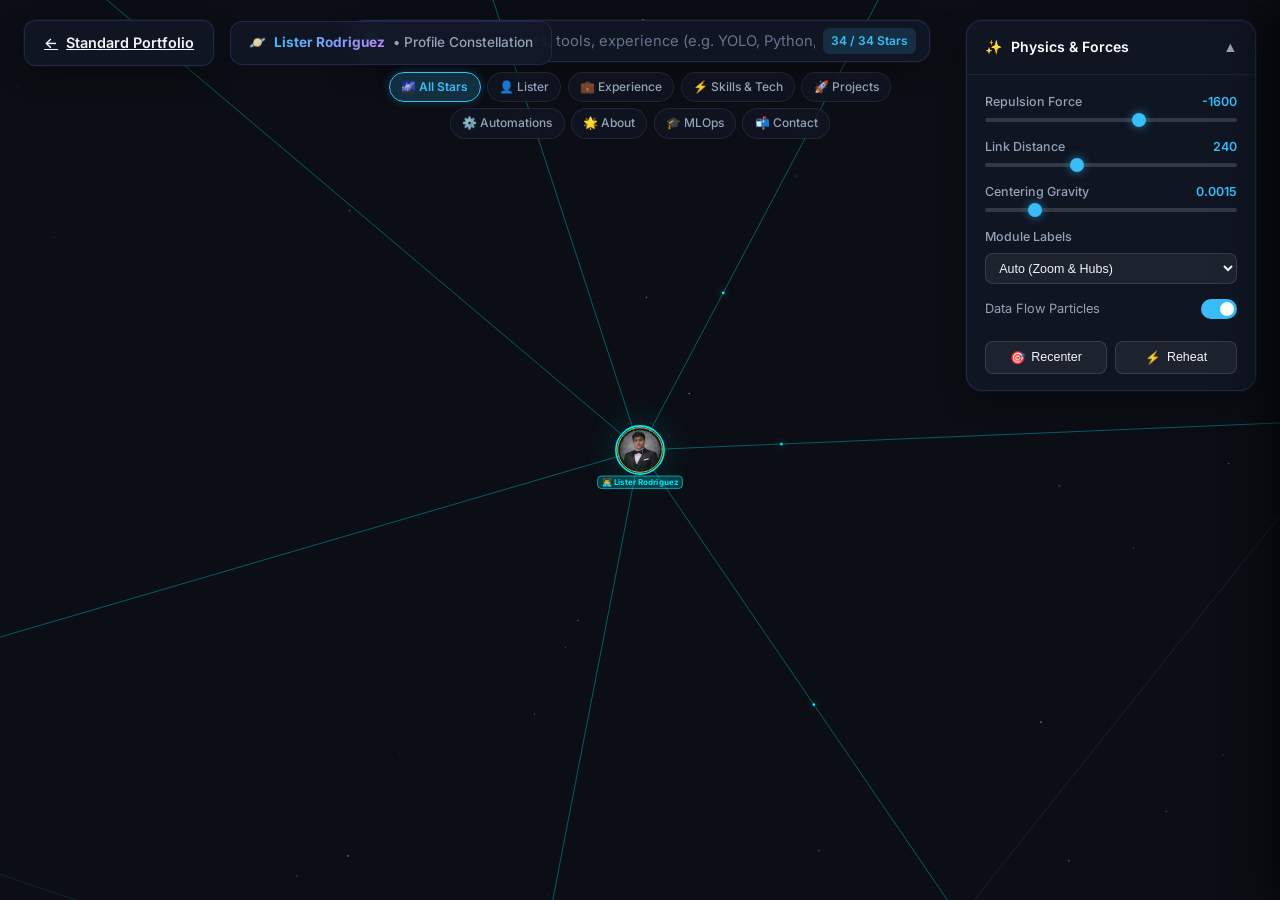
==== constellation.html @ 4e2f9baf "Profile Constellation Added" ====
<!DOCTYPE html>
<html lang="en">
<head>
  <meta charset="UTF-8" />
  <meta name="viewport" content="width=device-width, initial-scale=1.0"/>
  <title>Constellation Graph | Lister Rodriguez Portfolio Architecture</title>
  <link rel="preconnect" href="https://fonts.googleapis.com">
  <link rel="preconnect" href="https://fonts.gstatic.com" crossorigin>
  <link href="https://fonts.googleapis.com/css2?family=Inter:wght@300;400;500;600;700;800&display=swap" rel="stylesheet">
  <link rel="stylesheet" href="style.css?v=2" />
  <link rel="stylesheet" href="constellation-graph.css?v=1" />
  <style>
    body {
      background: #0b0e14;
      overflow: hidden;
      margin: 0;
      padding: 0;
      height: 100vh;
      width: 100vw;
    }
    .constellation-view-wrapper {
      opacity: 1 !important;
      transform: scale(1) !important;
      display: flex !important;
      pointer-events: auto !important;
    }
  </style>
</head>
<body>

  <!-- Full-viewport Constellation Graph Shell -->
  <div class="constellation-view-wrapper" id="constellationView">
    
    <!-- Canvas Viewport -->
    <div id="constellationCanvasContainer">
      <canvas id="constellationCanvas"></canvas>
    </div>

    <!-- Top Left Brand & Navigation Bar -->
    <div class="cg-top-bar">
      <a href="index.html" class="cg-back-btn" id="cgBackBtn">
        <span>←</span> Standard Portfolio
      </a>
      <div class="cg-brand-tag">
        <span>🪐</span> <strong>Lister Rodriguez</strong> • Profile Constellation
      </div>
    </div>

    <!-- Top Center Search & Filter HUD -->
    <div class="cg-search-filter-hud">
      <div class="cg-search-box">
        <span class="cg-search-icon">🔍</span>
        <input type="text" id="cgSearchInput" class="cg-search-input" placeholder="Search skills, projects, tools, experience (e.g. YOLO, Python, n8n, CapCut)..." autocomplete="off" />
        <button id="cgSearchClear" class="cg-search-clear">&times;</button>
        <span id="cgSearchCount" class="cg-search-count">33 Stars</span>
      </div>

      <!-- Domain Filter Pills -->
      <div class="cg-filter-row">
        <span class="cg-pill active" data-filter-cluster="all">🌌 All Stars</span>
        <span class="cg-pill pill-profile" data-filter-cluster="profile">👤 Lister</span>
        <span class="cg-pill pill-exp" data-filter-cluster="experience">💼 Experience</span>
        <span class="cg-pill pill-skills" data-filter-cluster="skills">⚡ Skills & Tech</span>
        <span class="cg-pill pill-projects" data-filter-cluster="projects">🚀 Projects</span>
        <span class="cg-pill pill-auto" data-filter-cluster="automation">⚙️ Automations</span>
        <span class="cg-pill pill-about" data-filter-cluster="about">🌟 About</span>
        <span class="cg-pill pill-qual" data-filter-cluster="qualifications">🎓 MLOps</span>
        <span class="cg-pill pill-contact" data-filter-cluster="contact">📬 Contact</span>
      </div>
    </div>

    <!-- Top Right Collapsible Physics HUD -->
    <div class="cg-control-hud" id="cgControlHud">
      <div class="cg-hud-header" id="cgHudToggleBtn">
        <div class="cg-hud-title">
          <span>✨</span> Physics & Forces
        </div>
        <button class="cg-hud-toggle-btn">▲</button>
      </div>

      <div class="cg-hud-body">
        <!-- Repulsion Slider -->
        <div class="cg-control-group">
          <div class="cg-control-label">
            <span>Repulsion Force</span>
            <span id="cgRepulsionVal" class="cg-control-value">-1600</span>
          </div>
          <input type="range" id="cgRepulsionSlider" class="cg-slider" min="-3200" max="-600" step="50" value="-1600" />
        </div>

        <!-- Link Distance Slider -->
        <div class="cg-control-group">
          <div class="cg-control-label">
            <span>Link Distance</span>
            <span id="cgDistanceVal" class="cg-control-value">240</span>
          </div>
          <input type="range" id="cgDistanceSlider" class="cg-slider" min="140" max="420" step="10" value="240" />
        </div>

        <!-- Gravity Slider -->
        <div class="cg-control-group">
          <div class="cg-control-label">
            <span>Centering Gravity</span>
            <span id="cgGravityVal" class="cg-control-value">0.0015</span>
          </div>
          <input type="range" id="cgGravitySlider" class="cg-slider" min="0.0005" max="0.006" step="0.0005" value="0.0015" />
        </div>

        <!-- Labels Visibility Toggle -->
        <div class="cg-control-group">
          <div class="cg-control-label">
            <span>Module Labels</span>
          </div>
          <select id="cgLabelSelect" class="cg-action-btn" style="width: 100%; text-align: left; padding: 0.4rem 0.6rem; background: rgba(255,255,255,0.06); border-radius: 8px;">
            <option value="auto" selected>Auto (Zoom & Hubs)</option>
            <option value="always">Always Visible</option>
            <option value="hover">On Hover Only</option>
          </select>
        </div>

        <!-- Particles Flow Toggle -->
        <div class="cg-switch-group">
          <span>Data Flow Particles</span>
          <label class="cg-toggle-switch">
            <input type="checkbox" id="cgParticlesToggle" checked />
            <span class="cg-toggle-slider"></span>
          </label>
        </div>

        <!-- HUD Action Buttons -->
        <div class="cg-hud-buttons">
          <button id="cgRecenterBtn" class="cg-action-btn" title="Shortcut: R">
            <span>🎯</span> Recenter
          </button>
          <button id="cgReheatBtn" class="cg-action-btn" title="Reheat Simulation">
            <span>⚡</span> Reheat
          </button>
        </div>
      </div>
    </div>

    <!-- Slide-Over Metadata Drawer (Right Side) -->
    <div class="cg-drawer" id="cgDrawer">
      <div class="cg-drawer-header">
        <div class="cg-drawer-header-info">
          <div class="cg-drawer-badges">
            <span class="cg-badge cg-badge-type" id="cgDrawerTypeBadge">component</span>
            <span class="cg-badge cg-badge-cluster" id="cgDrawerClusterBadge">root</span>
          </div>
          <h2 class="cg-drawer-title" id="cgDrawerTitle">index.html</h2>
          <div class="cg-drawer-path" id="cgDrawerPath">index.html</div>
        </div>
        <button class="cg-drawer-close" id="cgDrawerCloseBtn">&times;</button>
      </div>

      <div class="cg-drawer-body">
        <!-- Metrics Grid -->
        <div class="cg-metrics-grid">
          <div class="cg-metric-card">
            <span class="cg-metric-label">Lines of Code (LOC)</span>
            <span class="cg-metric-val" id="cgDrawerLoc">1,353</span>
          </div>
          <div class="cg-metric-card">
            <span class="cg-metric-label">File Size</span>
            <span class="cg-metric-val" id="cgDrawerSize">52.85 KB</span>
          </div>
          <div class="cg-metric-card">
            <span class="cg-metric-label">Connection Degree</span>
            <span class="cg-metric-val" id="cgDrawerDegree">13</span>
          </div>
          <div class="cg-metric-card">
            <span class="cg-metric-label">Circular Risk (SCC)</span>
            <div id="cgDrawerRiskContainer">
              <span class="cg-risk-pill risk-safe">✓ Acyclic</span>
            </div>
          </div>
        </div>

        <!-- Inbound Dependencies -->
        <div>
          <div class="cg-drawer-section-title">
            <span>Inbound Dependents</span>
            <span class="cg-dep-count" id="cgDrawerInCount">2</span>
          </div>
          <div class="cg-dep-list" id="cgDrawerInList"></div>
        </div>

        <!-- Outbound Dependencies -->
        <div>
          <div class="cg-drawer-section-title">
            <span>Outbound Dependencies</span>
            <span class="cg-dep-count" id="cgDrawerOutCount">11</span>
          </div>
          <div class="cg-dep-list" id="cgDrawerOutList"></div>
        </div>

        <!-- Exported Symbols / Routes -->
        <div>
          <div class="cg-drawer-section-title">
            <span>Exported Symbols & Hooks</span>
          </div>
          <div class="cg-tag-pill-list" id="cgDrawerExportList"></div>
        </div>
      </div>

      <!-- Drawer Footer -->
      <div class="cg-drawer-footer">
        <button class="cg-btn-primary" id="cgDrawerFocusBtn">🔍 Focus In Graph</button>
        <a class="cg-btn-secondary" id="cgDrawerOpenBtn" href="#" target="_blank">📄 View Source</a>
      </div>
    </div>

    <!-- Floating Tooltip -->
    <div class="cg-tooltip" id="cgTooltip"></div>

  </div>

  <script src="constellation-graph.js"></script>
</body>
</html>
---- style.css ----
* {
  margin: 0;
  padding: 0;
  box-sizing: border-box;
}

:root {
  --primary-color: #6366f1;
  --primary-dark: #4f46e5;
  --secondary-color: #8b5cf6;
  --text-dark: #1e293b;
  --text-light: #64748b;
  --bg-light: #f8fafc;
  --bg-white: #ffffff;
  --bg-dark: #0f172a;
  --border-color: #e2e8f0;
  --shadow-sm: 0 1px 2px 0 rgba(0, 0, 0, 0.05);
  --shadow-md: 0 4px 6px -1px rgba(0, 0, 0, 0.1);
  --shadow-lg: 0 10px 15px -3px rgba(0, 0, 0, 0.1);
  --shadow-xl: 0 20px 25px -5px rgba(0, 0, 0, 0.1);
}

html {
  scroll-behavior: smooth;
}

body {
  font-family: 'Inter', -apple-system, BlinkMacSystemFont, 'Segoe UI', sans-serif;
  background: linear-gradient(135deg, #0f172a 0%, #1e293b 50%, #334155 100%);
  color: white;
  line-height: 1.7;
  overflow-x: hidden;
}

.container {
  max-width: 1200px;
  margin: 0 auto;
  padding: 0 20px;
}

/* NAVIGATION */
.navbar {
  position: fixed;
  top: 0;
  left: 0;
  right: 0;
  background: rgba(15, 23, 42, 0.8);
  backdrop-filter: blur(10px);
  z-index: 1000;
  border-bottom: 1px solid rgba(99, 102, 241, 0.2);
  transition: all 0.3s ease;
}

.navbar-scrolled {
  background: rgba(15, 23, 42, 0.95);
  backdrop-filter: blur(20px);
}

.navbar-scrolled .nav-container {
  padding: 0.25rem 30px;
}

.navbar-scrolled .nav-logo img {
  height: 50px;
  margin-top: 5px;
}

.nav-container {
  max-width: none;
  margin: 0 auto;
  padding: 0.75rem 50px;
  display: flex;
  justify-content: space-between;
  align-items: center;
  transition: padding 0.3s ease;
}

.nav-logo {
  font-size: 1.5rem;
  font-weight: 700;
  background: linear-gradient(135deg, var(--primary-color), var(--secondary-color));
  -webkit-background-clip: text;
  -webkit-text-fill-color: transparent;
  background-clip: text;
}

.nav-logo img {
  height: 90px;
  width: auto;
  transition: all 0.3s ease;
}

.nav-links {
  display: flex;
  gap: 3rem;
}

.nav-links a {
  text-decoration: none;
  color: rgba(255, 255, 255, 0.9);
  font-weight: 500;
  transition: color 0.3s ease;
  position: relative;
}

.nav-links a:hover {
  color: #8b5cf6;
}

.nav-links a::after {
  content: '';
  position: absolute;
  bottom: -5px;
  left: 0;
  width: 0;
  height: 2px;
  background: var(--primary-color);
  transition: width 0.3s ease;
}

.nav-links a:hover::after {
  width: 100%;
}

/* ANIMATIONS */
@keyframes fadeIn {
  from {
    opacity: 0;
    transform: translateY(20px);
  }
  to {
    opacity: 1;
    transform: translateY(0);
  }
}

@keyframes slideUp {
  from {
    opacity: 0;
    transform: translateY(60px);
  }
  to {
    opacity: 1;
    transform: translateY(0);
  }
}

@keyframes float {
  0%, 100% {
    transform: translateY(0);
  }
  50% {
    transform: translateY(-20px);
  }
}

@keyframes pulse {
  0%, 100% {
    opacity: 1;
  }
  50% {
    opacity: 0.5;
  }
}

.fade-in {
  animation: fadeIn 1s ease forwards;
}

.slide-up {
  animation: slideUp 0.8s ease forwards;
}

/* HERO SECTION */
.hero {
  min-height: 100vh;
  display: flex;
  flex-direction: column;
  justify-content: center;
  align-items: center;
  position: relative;
  padding: 100px 20px 60px;
  overflow: hidden;
}

.hero-background {
  position: absolute;
  top: 0;
  left: 0;
  right: 0;
  bottom: 0;
  background: linear-gradient(135deg, rgba(99, 102, 241, 0.1) 0%, rgba(139, 92, 246, 0.1) 100%);
  z-index: -1;
}

.hero-background::before {
  content: '';
  position: absolute;
  width: 500px;
  height: 500px;
  border-radius: 50%;
  background: radial-gradient(circle, rgba(99, 102, 241, 0.1) 0%, transparent 70%);
  top: -250px;
  right: -250px;
  animation: float 6s ease-in-out infinite;
}

.hero-background::after {
  content: '';
  position: absolute;
  width: 400px;
  height: 400px;
  border-radius: 50%;
  background: radial-gradient(circle, rgba(139, 92, 246, 0.1) 0%, transparent 70%);
  bottom: -200px;
  left: -200px;
  animation: float 8s ease-in-out infinite reverse;
}

.hero-content {
  text-align: center;
  max-width: 800px;
  z-index: 1;
}

.profile-image-wrapper {
  position: relative;
  display: inline-block;
  margin-bottom: 2rem;
}

.profile-image-link {
  display: inline-block;
  text-decoration: none;
  cursor: pointer;
  transition: transform 0.3s ease;
}

.profile-image-link:hover {
  transform: scale(1.05);
}

.profile-image-link:hover .profile-image {
  box-shadow: 0 20px 40px rgba(99, 102, 241, 0.3);
}

.profile-image {
  width: 200px;
  height: 200px;
  border-radius: 50%;
  object-fit: cover;
  display: block;
  border: 6px solid rgba(99, 102, 241, 0.3);
  box-shadow: 0 20px 60px rgba(99, 102, 241, 0.4),
              0 0 0 20px rgba(139, 92, 246, 0.1),
              0 0 0 40px rgba(99, 102, 241, 0.05);
  position: relative;
  z-index: 2;
  transition: all 0.3s ease;
  animation: float 6s ease-in-out infinite;
}

.profile-image-link:hover .profile-image {
  transform: scale(1.05);
  box-shadow: 0 20px 40px rgba(99, 102, 241, 0.3);
}

.image-ring {
  position: absolute;
  top: 50%;
  left: 50%;
  transform: translate(-50%, -50%);
  width: 240px;
  height: 240px;
  border-radius: 50%;
  background: radial-gradient(circle, rgba(99, 102, 241, 0.3) 0%, transparent 70%);
  animation: pulse 3s ease-in-out infinite;
  z-index: -1;
}

.hero-title {
  font-size: 3.5rem;
  font-weight: 700;
  margin-bottom: 1rem;
  line-height: 1.2;
}

.gradient-text {
  background: linear-gradient(135deg, var(--primary-color), var(--secondary-color));
  -webkit-background-clip: text;
  -webkit-text-fill-color: transparent;
  background-clip: text;
}

.hero-subtitle {
  font-size: 1.5rem;
  color: rgba(255, 255, 255, 0.8);
  margin-bottom: 1rem;
  font-weight: 500;
}

.hero-description {
  font-size: 1.1rem;
  color: rgba(255, 255, 255, 0.7);
  margin-bottom: 2.5rem;
  max-width: 600px;
  margin-left: auto;
  margin-right: auto;
}

.hero-buttons {
  display: flex;
  gap: 1rem;
  justify-content: center;
  flex-wrap: wrap;
}

.btn {
  padding: 0.875rem 2rem;
  border-radius: 8px;
  text-decoration: none;
  font-weight: 600;
  transition: all 0.3s ease;
  display: inline-block;
  border: 2px solid transparent;
  cursor: pointer;
  position: relative;
  z-index: 1;
}

.btn-primary {
  background: linear-gradient(135deg, var(--primary-color), var(--primary-dark));
  color: white;
  box-shadow: var(--shadow-md);
}

.btn-primary:hover {
  transform: translateY(-2px);
  box-shadow: var(--shadow-lg);
}

.btn-secondary {
  background: rgba(255, 255, 255, 0.1);
  backdrop-filter: blur(10px);
  color: white;
  border: 1px solid rgba(99, 102, 241, 0.3);
}

.btn-secondary:hover {
  background: rgba(99, 102, 241, 0.2);
  border-color: rgba(99, 102, 241, 0.5);
  transform: translateY(-2px);
}

.btn-cv {
  background: rgba(255, 255, 255, 0.1);
  backdrop-filter: blur(10px);
  color: white;
  border: 1px solid rgba(255, 255, 255, 0.2);
  display: inline-flex;
  align-items: center;
  gap: 0.5rem;
}

.btn-cv:hover {
  background: rgba(255, 255, 255, 0.15);
  border-color: rgba(255, 255, 255, 0.3);
  transform: translateY(-2px);
}

.btn-cv span {
  font-size: 1.1rem;
}

.btn-github {
  background: rgba(255, 255, 255, 0.1);
  backdrop-filter: blur(10px);
  color: white;
  border: 1px solid rgba(255, 255, 255, 0.2);
  display: inline-flex;
  align-items: center;
  gap: 0.5rem;
}

.btn-github:hover {
  background: rgba(255, 255, 255, 0.15);
  border-color: rgba(255, 255, 255, 0.3);
  transform: translateY(-2px);
}

.btn-github span {
  font-size: 1.1rem;
}

.btn-linkedin {
  background: rgba(255, 255, 255, 0.1);
  backdrop-filter: blur(10px);
  color: white;
  border: 1px solid rgba(255, 255, 255, 0.2);
  display: inline-flex;
  align-items: center;
  gap: 0.5rem;
}

.btn-linkedin:hover {
  background: rgba(0, 119, 181, 0.2);
  border-color: rgba(0, 119, 181, 0.4);
  transform: translateY(-2px);
}

.btn-linkedin span {
  font-size: 1.1rem;
}

.btn-large {
  padding: 1rem 2.5rem;
  font-size: 1.1rem;
}

.scroll-indicator {
  position: absolute;
  bottom: 30px;
  left: 50%;
  transform: translateX(-50%);
}

.mouse {
  width: 24px;
  height: 40px;
  border: 2px solid rgba(255, 255, 255, 0.5);
  border-radius: 12px;
  position: relative;
}

.mouse::before {
  content: '';
  position: absolute;
  top: 8px;
  left: 50%;
  transform: translateX(-50%);
  width: 4px;
  height: 8px;
  background: rgba(255, 255, 255, 0.5);
  border-radius: 2px;
  animation: pulse 2s ease-in-out infinite;
}

/* SECTIONS */
.section {
  padding: 100px 0;
  position: relative;
}

.section-header {
  text-align: center;
  margin-bottom: 4rem;
}

.section-number {
  display: inline-block;
  font-size: 0.875rem;
  font-weight: 600;
  color: #8b5cf6;
  letter-spacing: 2px;
  text-transform: uppercase;
  margin-bottom: 1rem;
}

.section-title {
  font-size: 2.5rem;
  font-weight: 700;
  margin-bottom: 1rem;
  color: white;
}

.title-underline {
  width: 60px;
  height: 4px;
  background: linear-gradient(135deg, var(--primary-color), var(--secondary-color));
  margin: 0 auto;
  border-radius: 2px;
}

/* ABOUT SECTION */
.about-section {
  background: transparent;
}

.about-content {
  max-width: 900px;
  margin: 0 auto;
}

.lead-text {
  font-size: 1.25rem;
  color: white;
  font-weight: 500;
  margin-bottom: 1.5rem;
}

.about-content p {
  color: rgba(255, 255, 255, 0.8);
  margin-bottom: 1.5rem;
  font-size: 1.1rem;
}

.about-highlights {
  display: grid;
  grid-template-columns: repeat(auto-fit, minmax(250px, 1fr));
  gap: 2rem;
  margin-top: 3rem;
}

.highlight-item {
  display: flex;
  gap: 1rem;
  align-items: flex-start;
  background: rgba(255, 255, 255, 0.05);
  backdrop-filter: blur(10px);
  padding: 1.5rem;
  border-radius: 16px;
  border: 1px solid rgba(99, 102, 241, 0.2);
  transition: all 0.3s ease;
}

.highlight-item:hover {
  background: rgba(255, 255, 255, 0.08);
  border-color: rgba(99, 102, 241, 0.4);
  transform: translateY(-5px);
}

.highlight-icon {
  font-size: 2rem;
  flex-shrink: 0;
}

.highlight-item strong {
  display: block;
  color: white;
  margin-bottom: 0.5rem;
  font-size: 1.1rem;
}

.highlight-item p {
  color: rgba(255, 255, 255, 0.7);
  margin: 0;
  font-size: 0.95rem;
}

/* SKILLS SECTION */
.skills-section {
  background: transparent;
}

.skills-grid {
  display: grid;
  grid-template-columns: repeat(auto-fit, minmax(280px, 1fr));
  gap: 2rem;
}

.skill-card {
  background: rgba(255, 255, 255, 0.05);
  backdrop-filter: blur(10px);
  padding: 2rem;
  border-radius: 16px;
  text-align: center;
  transition: all 0.3s ease;
  border: 1px solid rgba(99, 102, 241, 0.2);
  box-shadow: 0 4px 6px rgba(0, 0, 0, 0.1);
}

.skill-card:hover {
  transform: translateY(-8px);
  box-shadow: 0 20px 40px rgba(99, 102, 241, 0.3);
  border-color: rgba(99, 102, 241, 0.4);
  background: rgba(255, 255, 255, 0.08);
}

.skill-icon {
  font-size: 3rem;
  margin-bottom: 1rem;
}

.skill-card h3 {
  font-size: 1.25rem;
  margin-bottom: 0.75rem;
  color: white;
}

.skill-card p {
  color: rgba(255, 255, 255, 0.7);
  font-size: 0.95rem;
}

/* EXPERIENCE SECTION */
.experience-section {
  background: transparent;
}

.experience-timeline {
  display: flex;
  flex-direction: column;
  gap: 2rem;
  margin-top: 2.5rem;
}

.experience-card {
  background: rgba(255, 255, 255, 0.05);
  backdrop-filter: blur(10px);
  border: 1px solid rgba(99, 102, 241, 0.2);
  border-radius: 20px;
  padding: 2.25rem 2.5rem;
  position: relative;
  overflow: hidden;
  transition: all 0.3s ease;
}

.experience-card:hover {
  transform: translateY(-8px);
  box-shadow: 0 20px 40px rgba(99, 102, 241, 0.3);
  border-color: rgba(99, 102, 241, 0.4);
  background: rgba(255, 255, 255, 0.08);
}

.experience-card::before {
  content: '';
  position: absolute;
  top: 0;
  left: 0;
  width: 4px;
  height: 100%;
  background: linear-gradient(180deg, var(--primary-color), var(--secondary-color));
}

.experience-head {
  display: flex;
  align-items: flex-start;
  justify-content: space-between;
  flex-wrap: wrap;
  gap: 1rem;
  margin-bottom: 1.25rem;
}

.experience-title-group {
  display: flex;
  align-items: center;
  gap: 0.9rem;
}

.experience-icon {
  font-size: 1.8rem;
  width: 52px;
  height: 52px;
  border-radius: 14px;
  background: linear-gradient(135deg, rgba(99, 102, 241, 0.18), rgba(139, 92, 246, 0.18));
  display: flex;
  align-items: center;
  justify-content: center;
  flex-shrink: 0;
}

.experience-title-group h3 {
  font-size: 1.3rem;
  font-weight: 700;
  color: white;
  margin: 0 0 0.25rem;
}

.experience-title-group span.experience-role-tag {
  font-size: 0.85rem;
  color: #a5b4fc;
  font-weight: 500;
}

.experience-stats {
  display: flex;
  gap: 0.75rem;
  flex-wrap: wrap;
}

.experience-stat {
  background: rgba(99, 102, 241, 0.2);
  border: 1px solid rgba(99, 102, 241, 0.3);
  color: white;
  font-size: 0.8rem;
  font-weight: 600;
  padding: 0.4rem 0.9rem;
  border-radius: 50px;
  white-space: nowrap;
}

.experience-list {
  list-style: none;
  padding: 0;
  margin: 0;
  display: grid;
  grid-template-columns: repeat(2, 1fr);
  gap: 0.6rem 2rem;
}

.experience-list li {
  color: rgba(255, 255, 255, 0.8);
  font-size: 0.95rem;
  line-height: 1.6;
  padding-left: 1.35rem;
  position: relative;
}

.experience-list li::before {
  content: '›';
  position: absolute;
  left: 0;
  color: #818cf8;
  font-weight: 700;
}

/* PROJECTS SECTION */
.projects-section {
  background: transparent;
}

.projects-grid {
  display: grid;
  grid-template-columns: repeat(auto-fit, minmax(320px, 1fr));
  gap: 2rem;
}

.project-card {
  background: rgba(255, 255, 255, 0.05);
  backdrop-filter: blur(10px);
  padding: 2.5rem;
  border-radius: 20px;
  transition: all 0.3s ease;
  border: 1px solid rgba(99, 102, 241, 0.2);
  position: relative;
  overflow: hidden;
}

.project-card::before {
  content: '';
  position: absolute;
  top: 0;
  left: 0;
  right: 0;
  height: 4px;
  background: linear-gradient(135deg, var(--primary-color), var(--secondary-color));
  transform: scaleX(0);
  transition: transform 0.3s ease;
}

.project-card:hover::before {
  transform: scaleX(1);
}

.project-card:hover {
  transform: translateY(-10px);
  box-shadow: 0 20px 40px rgba(99, 102, 241, 0.3);
  background: rgba(255, 255, 255, 0.08);
  border-color: rgba(99, 102, 241, 0.4);
}

.project-header {
  display: flex;
  justify-content: space-between;
  align-items: center;
  margin-bottom: 1.5rem;
}

.project-icon {
  font-size: 2.5rem;
}

.project-badge {
  background: linear-gradient(135deg, var(--primary-color), var(--primary-dark));
  color: white;
  padding: 0.5rem 1rem;
  border-radius: 20px;
  font-size: 0.75rem;
  font-weight: 600;
  text-transform: uppercase;
  letter-spacing: 0.5px;
}

.project-card h3 {
  font-size: 1.5rem;
  margin-bottom: 1rem;
  color: white;
}

.project-card p {
  color: rgba(255, 255, 255, 0.8);
  margin-bottom: 1.5rem;
  line-height: 1.7;
}

.project-tags {
  display: flex;
  flex-wrap: wrap;
  gap: 0.5rem;
}

.project-tags span {
  background: rgba(99, 102, 241, 0.2);
  color: white;
  padding: 0.4rem 0.9rem;
  border-radius: 20px;
  font-size: 0.85rem;
  font-weight: 500;
  border: 1px solid rgba(99, 102, 241, 0.3);
}

/* CONTACT SECTION */
.contact-section {
  background: linear-gradient(135deg, #667eea 0%, #764ba2 100%);
  color: white;
}

.contact-section .section-number,
.contact-section .section-title {
  color: white;
}

.contact-section .title-underline {
  background: white;
}

.contact-content {
  max-width: 700px;
  margin: 0 auto;
  text-align: center;
}

.contact-intro {
  font-size: 1.2rem;
  margin-bottom: 3rem;
  opacity: 0.95;
}

.contact-info {
  display: grid;
  grid-template-columns: repeat(auto-fit, minmax(250px, 1fr));
  gap: 2rem;
  margin-bottom: 3rem;
}

.contact-item {
  background: rgba(255, 255, 255, 0.1);
  backdrop-filter: blur(10px);
  padding: 2rem;
  border-radius: 16px;
  display: flex;
  gap: 1.5rem;
  align-items: flex-start;
  text-align: left;
  border: 1px solid rgba(255, 255, 255, 0.2);
}

.contact-icon {
  font-size: 2rem;
  flex-shrink: 0;
}

.contact-item h3 {
  margin-bottom: 0.5rem;
  font-size: 1.1rem;
}

.contact-item a {
  color: white;
  text-decoration: none;
  transition: opacity 0.3s ease;
}

.contact-item a:hover {
  opacity: 0.8;
}

.contact-item p {
  margin: 0;
  opacity: 0.9;
}

.contact-cta {
  margin-top: 2rem;
  position: relative;
  z-index: 10;
  display: flex;
  gap: 1rem;
  justify-content: center;
  flex-wrap: wrap;
}

.contact-cta a {
  cursor: pointer !important;
  pointer-events: auto !important;
}

.contact-section .btn-primary {
  background: white;
  color: var(--primary-color);
}

.contact-section .btn-primary:hover {
  background: var(--bg-light);
}

/* FOOTER */
.footer {
  background: var(--bg-dark);
  color: white;
  padding: 2rem 0;
  text-align: center;
}

.footer p {
  opacity: 0.8;
  font-size: 0.9rem;
}

/* RESPONSIVE */
@media (max-width: 768px) {
  .navbar-scrolled .nav-container {
    padding: 0.25rem 15px;
  }

  .nav-container {
    padding: 0.75rem 20px;
  }

  .nav-links {
    gap: 1.5rem;
    font-size: 0.9rem;
  }

  .hero-title {
    font-size: 2.5rem;
  }

  .hero-subtitle {
    font-size: 1.25rem;
  }

  .profile-image {
    width: 160px;
    height: 160px;
  }

  .image-ring {
    width: 180px;
    height: 180px;
  }

  .section-title {
    font-size: 2rem;
  }

  .section {
    padding: 60px 0;
  }

  .skills-grid,
  .projects-grid {
    grid-template-columns: 1fr;
  }

  .about-highlights {
    grid-template-columns: 1fr;
  }

  .experience-card {
    padding: 1.75rem 1.5rem;
  }

  .experience-list {
    grid-template-columns: 1fr;
  }

  .hero-buttons {
    flex-direction: column;
    align-items: stretch;
  }

  .btn {
    width: 100%;
    text-align: center;
  }
}

@media (max-width: 480px) {
  .hero-title {
    font-size: 2rem;
  }

  .hero-subtitle {
    font-size: 1.1rem;
  }

  .hero-description {
    font-size: 1rem;
  }

  .section-title {
    font-size: 1.75rem;
  }
}
---- constellation-graph.css ----
/* ==============================================================================
   CONSTELLATION GRAPH - OBSIDIAN DEEP SPACE AESTHETICS & INTERFACE STYLING
   ============================================================================== */

:root {
  --cg-bg: #0b0e14;
  --cg-bg-subtle: #121826;
  --cg-glass-bg: rgba(18, 24, 38, 0.82);
  --cg-glass-border: rgba(99, 102, 241, 0.22);
  --cg-glass-border-hover: rgba(56, 189, 248, 0.5);
  --cg-text: #f1f5f9;
  --cg-text-muted: #94a3b8;
  --cg-accent: #38bdf8;
  --cg-accent-purple: #a855f7;
  --cg-accent-gold: #f59e0b;
  --cg-accent-green: #10b981;
  --cg-accent-rose: #f43f5e;
  --cg-accent-glow: rgba(56, 189, 248, 0.4);
  --cg-shadow: 0 10px 30px -5px rgba(0, 0, 0, 0.5), 0 0 1px 1px rgba(255, 255, 255, 0.05);
}

/* --- View Transitions --- */
.portfolio-view-wrapper {
  transition: opacity 0.45s cubic-bezier(0.16, 1, 0.3, 1), transform 0.45s cubic-bezier(0.16, 1, 0.3, 1);
  will-change: opacity, transform;
}

.portfolio-view-hidden {
  opacity: 0 !important;
  transform: scale(0.97);
  pointer-events: none !important;
  display: none !important;
}

.constellation-view-wrapper {
  position: fixed;
  top: 0;
  left: 0;
  width: 100vw;
  height: 100vh;
  z-index: 9990;
  background-color: var(--cg-bg);
  background-image: 
    radial-gradient(circle at 50% 50%, rgba(99, 102, 241, 0.08) 0%, transparent 65%),
    radial-gradient(circle at 15% 20%, rgba(56, 189, 248, 0.05) 0%, transparent 40%),
    radial-gradient(circle at 85% 80%, rgba(168, 85, 247, 0.06) 0%, transparent 45%);
  overflow: hidden;
  opacity: 0;
  transform: scale(1.02);
  transition: opacity 0.5s cubic-bezier(0.16, 1, 0.3, 1), transform 0.5s cubic-bezier(0.16, 1, 0.3, 1);
  font-family: 'Inter', -apple-system, BlinkMacSystemFont, 'Segoe UI', Roboto, sans-serif;
  color: var(--cg-text);
  display: flex;
}

.constellation-view-active {
  opacity: 1;
  transform: scale(1);
  pointer-events: auto;
}

/* Canvas container */
#constellationCanvasContainer {
  position: absolute;
  top: 0;
  left: 0;
  width: 100%;
  height: 100%;
  cursor: grab;
  touch-action: none;
}

#constellationCanvasContainer.is-dragging {
  cursor: grabbing;
}

#constellationCanvas {
  display: block;
  width: 100%;
  height: 100%;
}

/* --- Navigation Button in Main Navbar --- */
.nav-graph-toggle {
  display: inline-flex;
  align-items: center;
  gap: 0.5rem;
  background: linear-gradient(135deg, rgba(56, 189, 248, 0.15) 0%, rgba(168, 85, 247, 0.2) 100%);
  border: 1px solid rgba(56, 189, 248, 0.35);
  color: #38bdf8 !important;
  padding: 0.45rem 1rem;
  border-radius: 9999px;
  font-size: 0.88rem;
  font-weight: 600;
  cursor: pointer;
  transition: all 0.3s cubic-bezier(0.16, 1, 0.3, 1);
  box-shadow: 0 0 15px rgba(56, 189, 248, 0.2);
  text-decoration: none;
}

.nav-graph-toggle:hover {
  background: linear-gradient(135deg, rgba(56, 189, 248, 0.3) 0%, rgba(168, 85, 247, 0.4) 100%);
  border-color: #38bdf8;
  color: #fff !important;
  transform: translateY(-2px);
  box-shadow: 0 0 25px rgba(56, 189, 248, 0.4);
}

.nav-graph-toggle .orbit-icon {
  font-size: 1rem;
  animation: spinSlow 20s linear infinite;
}

@keyframes spinSlow {
  from { transform: rotate(0deg); }
  to { transform: rotate(360deg); }
}

/* --- Floating Return to Portfolio Bar --- */
.cg-top-bar {
  position: absolute;
  top: 1.25rem;
  left: 1.5rem;
  z-index: 100;
  display: flex;
  align-items: center;
  gap: 1rem;
}

.cg-back-btn {
  display: inline-flex;
  align-items: center;
  gap: 0.5rem;
  background: var(--cg-glass-bg);
  backdrop-filter: blur(16px);
  -webkit-backdrop-filter: blur(16px);
  border: 1px solid var(--cg-glass-border);
  color: var(--cg-text);
  padding: 0.6rem 1.2rem;
  border-radius: 12px;
  font-size: 0.9rem;
  font-weight: 600;
  cursor: pointer;
  transition: all 0.25s ease;
  box-shadow: var(--cg-shadow);
}

.cg-back-btn:hover {
  background: rgba(30, 41, 59, 0.95);
  border-color: var(--cg-accent);
  color: #fff;
  transform: translateX(-3px);
  box-shadow: 0 0 20px var(--cg-accent-glow);
}

.cg-brand-tag {
  display: flex;
  align-items: center;
  gap: 0.5rem;
  background: var(--cg-glass-bg);
  backdrop-filter: blur(16px);
  -webkit-backdrop-filter: blur(16px);
  border: 1px solid var(--cg-glass-border);
  padding: 0.6rem 1.1rem;
  border-radius: 12px;
  font-size: 0.85rem;
  font-weight: 500;
  color: var(--cg-text-muted);
}

.cg-brand-tag strong {
  color: #fff;
  background: linear-gradient(135deg, #38bdf8, #c084fc);
  -webkit-background-clip: text;
  -webkit-text-fill-color: transparent;
}

/* --- Search & Filter Bar (Top Center) --- */
.cg-search-filter-hud {
  position: absolute;
  top: 1.25rem;
  left: 50%;
  transform: translateX(-50%);
  z-index: 95;
  display: flex;
  flex-direction: column;
  align-items: center;
  gap: 0.6rem;
  width: 90%;
  max-width: 580px;
}

.cg-search-box {
  position: relative;
  width: 100%;
  background: var(--cg-glass-bg);
  backdrop-filter: blur(16px);
  -webkit-backdrop-filter: blur(16px);
  border: 1px solid var(--cg-glass-border);
  border-radius: 14px;
  box-shadow: var(--cg-shadow);
  display: flex;
  align-items: center;
  padding: 0.4rem 0.8rem;
  transition: all 0.3s ease;
}

.cg-search-box:focus-within {
  border-color: var(--cg-accent);
  box-shadow: 0 0 20px var(--cg-accent-glow), var(--cg-shadow);
}

.cg-search-icon {
  color: var(--cg-text-muted);
  font-size: 1rem;
  margin-right: 0.6rem;
}

.cg-search-input {
  flex: 1;
  background: transparent;
  border: none;
  outline: none;
  color: #fff;
  font-size: 0.92rem;
  font-family: inherit;
}

.cg-search-input::placeholder {
  color: #64748b;
}

.cg-search-clear {
  background: transparent;
  border: none;
  color: var(--cg-text-muted);
  font-size: 1.1rem;
  cursor: pointer;
  padding: 0 0.4rem;
  display: none;
}

.cg-search-clear.visible {
  display: block;
}

.cg-search-count {
  font-size: 0.75rem;
  font-weight: 600;
  padding: 0.2rem 0.5rem;
  border-radius: 6px;
  background: rgba(56, 189, 248, 0.15);
  color: #38bdf8;
  margin-left: 0.5rem;
}

/* Filter Pills */
.cg-filter-row {
  display: flex;
  align-items: center;
  gap: 0.4rem;
  flex-wrap: wrap;
  justify-content: center;
}

.cg-pill {
  background: rgba(18, 24, 38, 0.7);
  backdrop-filter: blur(12px);
  border: 1px solid rgba(255, 255, 255, 0.08);
  color: var(--cg-text-muted);
  font-size: 0.75rem;
  font-weight: 500;
  padding: 0.25rem 0.7rem;
  border-radius: 9999px;
  cursor: pointer;
  transition: all 0.2s ease;
  user-select: none;
}

.cg-pill:hover {
  background: rgba(30, 41, 59, 0.85);
  color: #fff;
  border-color: rgba(255, 255, 255, 0.2);
}

.cg-pill.active {
  background: rgba(56, 189, 248, 0.2);
  border-color: var(--cg-accent);
  color: #38bdf8;
  font-weight: 600;
  box-shadow: 0 0 10px rgba(56, 189, 248, 0.25);
}

.cg-pill.active.pill-profile {
  background: rgba(0, 240, 255, 0.22);
  border-color: #00f0ff;
  color: #00f0ff;
  box-shadow: 0 0 12px rgba(0, 240, 255, 0.4);
}

.cg-pill.active.pill-exp {
  background: rgba(192, 132, 252, 0.22);
  border-color: #c084fc;
  color: #c084fc;
  box-shadow: 0 0 12px rgba(192, 132, 252, 0.35);
}

.cg-pill.active.pill-skills {
  background: rgba(56, 189, 248, 0.22);
  border-color: #38bdf8;
  color: #38bdf8;
  box-shadow: 0 0 12px rgba(56, 189, 248, 0.35);
}

.cg-pill.active.pill-projects {
  background: rgba(52, 211, 153, 0.22);
  border-color: #34d399;
  color: #34d399;
  box-shadow: 0 0 12px rgba(52, 211, 153, 0.35);
}

.cg-pill.active.pill-auto {
  background: rgba(251, 191, 36, 0.22);
  border-color: #fbbf24;
  color: #fbbf24;
  box-shadow: 0 0 12px rgba(251, 191, 36, 0.35);
}

.cg-pill.active.pill-about {
  background: rgba(251, 113, 133, 0.22);
  border-color: #fb7185;
  color: #fb7185;
  box-shadow: 0 0 12px rgba(251, 113, 133, 0.35);
}

.cg-pill.active.pill-qual {
  background: rgba(129, 140, 248, 0.22);
  border-color: #818cf8;
  color: #818cf8;
  box-shadow: 0 0 12px rgba(129, 140, 248, 0.35);
}

.cg-pill.active.pill-contact {
  background: rgba(245, 158, 11, 0.22);
  border-color: #f59e0b;
  color: #f59e0b;
  box-shadow: 0 0 12px rgba(245, 158, 11, 0.35);
}

/* --- Control Panel HUD (Top-Right / Obsidian Style) --- */
.cg-control-hud {
  position: absolute;
  top: 1.25rem;
  right: 1.5rem;
  z-index: 95;
  width: 290px;
  background: var(--cg-glass-bg);
  backdrop-filter: blur(20px);
  -webkit-backdrop-filter: blur(20px);
  border: 1px solid var(--cg-glass-border);
  border-radius: 16px;
  box-shadow: var(--cg-shadow);
  transition: all 0.3s cubic-bezier(0.16, 1, 0.3, 1);
  overflow: hidden;
}

.cg-hud-header {
  display: flex;
  align-items: center;
  justify-content: space-between;
  padding: 0.9rem 1.1rem;
  cursor: pointer;
  border-bottom: 1px solid rgba(255, 255, 255, 0.06);
  user-select: none;
}

.cg-hud-title {
  display: flex;
  align-items: center;
  gap: 0.5rem;
  font-size: 0.88rem;
  font-weight: 600;
  color: #fff;
}

.cg-hud-toggle-btn {
  background: transparent;
  border: none;
  color: var(--cg-text-muted);
  font-size: 0.9rem;
  cursor: pointer;
  transition: transform 0.3s ease;
}

.cg-control-hud.collapsed .cg-hud-body {
  display: none;
}

.cg-control-hud.collapsed .cg-hud-toggle-btn {
  transform: rotate(180deg);
}

.cg-hud-body {
  padding: 1rem 1.1rem;
  display: flex;
  flex-direction: column;
  gap: 0.9rem;
}

.cg-control-group {
  display: flex;
  flex-direction: column;
  gap: 0.35rem;
}

.cg-control-label {
  display: flex;
  justify-content: space-between;
  font-size: 0.78rem;
  color: var(--cg-text-muted);
  font-weight: 500;
}

.cg-control-value {
  color: var(--cg-accent);
  font-weight: 600;
}

.cg-slider {
  -webkit-appearance: none;
  appearance: none;
  width: 100%;
  height: 4px;
  border-radius: 2px;
  background: rgba(255, 255, 255, 0.15);
  outline: none;
  transition: background 0.2s;
}

.cg-slider::-webkit-slider-thumb {
  -webkit-appearance: none;
  appearance: none;
  width: 14px;
  height: 14px;
  border-radius: 50%;
  background: #38bdf8;
  cursor: pointer;
  box-shadow: 0 0 10px rgba(56, 189, 248, 0.6);
  transition: transform 0.15s ease;
}

.cg-slider::-webkit-slider-thumb:hover {
  transform: scale(1.2);
}

.cg-switch-group {
  display: flex;
  align-items: center;
  justify-content: space-between;
  font-size: 0.8rem;
  color: var(--cg-text-muted);
}

.cg-toggle-switch {
  position: relative;
  display: inline-block;
  width: 36px;
  height: 20px;
}

.cg-toggle-switch input {
  opacity: 0;
  width: 0;
  height: 0;
}

.cg-toggle-slider {
  position: absolute;
  cursor: pointer;
  top: 0; left: 0; right: 0; bottom: 0;
  background-color: rgba(255, 255, 255, 0.15);
  transition: .3s;
  border-radius: 20px;
}

.cg-toggle-slider:before {
  position: absolute;
  content: "";
  height: 14px;
  width: 14px;
  left: 3px;
  bottom: 3px;
  background-color: white;
  transition: .3s;
  border-radius: 50%;
}

.cg-toggle-switch input:checked + .cg-toggle-slider {
  background-color: #38bdf8;
}

.cg-toggle-switch input:checked + .cg-toggle-slider:before {
  transform: translateX(16px);
}

.cg-hud-buttons {
  display: flex;
  gap: 0.5rem;
  margin-top: 0.4rem;
}

.cg-action-btn {
  flex: 1;
  background: rgba(255, 255, 255, 0.06);
  border: 1px solid rgba(255, 255, 255, 0.12);
  color: var(--cg-text);
  padding: 0.5rem 0.8rem;
  border-radius: 8px;
  font-size: 0.78rem;
  font-weight: 500;
  cursor: pointer;
  transition: all 0.2s ease;
  display: flex;
  align-items: center;
  justify-content: center;
  gap: 0.35rem;
}

.cg-action-btn:hover {
  background: rgba(56, 189, 248, 0.15);
  border-color: var(--cg-accent);
  color: #fff;
}

/* --- Slide-Over Metadata Drawer (Right Side) --- */
.cg-drawer {
  position: absolute;
  top: 0;
  right: 0;
  width: 410px;
  max-width: 90vw;
  height: 100%;
  background: rgba(15, 23, 42, 0.94);
  backdrop-filter: blur(25px);
  -webkit-backdrop-filter: blur(25px);
  border-left: 1px solid var(--cg-glass-border);
  box-shadow: -10px 0 40px rgba(0, 0, 0, 0.7);
  z-index: 110;
  transform: translateX(100%);
  transition: transform 0.4s cubic-bezier(0.16, 1, 0.3, 1);
  display: flex;
  flex-direction: column;
}

.cg-drawer.open {
  transform: translateX(0);
}

.cg-drawer-header {
  padding: 1.5rem;
  border-bottom: 1px solid rgba(255, 255, 255, 0.08);
  display: flex;
  align-items: flex-start;
  justify-content: space-between;
  gap: 1rem;
}

.cg-drawer-header-info {
  flex: 1;
}

.cg-drawer-badges {
  display: flex;
  gap: 0.5rem;
  margin-bottom: 0.6rem;
  flex-wrap: wrap;
}

.cg-badge {
  font-size: 0.72rem;
  font-weight: 600;
  padding: 0.2rem 0.55rem;
  border-radius: 6px;
  text-transform: uppercase;
  letter-spacing: 0.5px;
}

.cg-badge-type {
  background: rgba(56, 189, 248, 0.15);
  color: #38bdf8;
  border: 1px solid rgba(56, 189, 248, 0.3);
}

.cg-badge-cluster {
  background: rgba(168, 85, 247, 0.15);
  color: #c084fc;
  border: 1px solid rgba(168, 85, 247, 0.3);
}

.cg-drawer-title {
  font-size: 1.35rem;
  font-weight: 700;
  color: #fff;
  line-height: 1.3;
  word-break: break-all;
}

.cg-drawer-path {
  font-size: 0.8rem;
  color: #64748b;
  margin-top: 0.25rem;
  font-family: monospace;
}

.cg-drawer-close {
  background: rgba(255, 255, 255, 0.06);
  border: 1px solid rgba(255, 255, 255, 0.1);
  color: var(--cg-text-muted);
  width: 34px;
  height: 34px;
  border-radius: 8px;
  display: flex;
  align-items: center;
  justify-content: center;
  font-size: 1.2rem;
  cursor: pointer;
  transition: all 0.2s ease;
}

.cg-drawer-close:hover {
  background: rgba(244, 63, 94, 0.2);
  color: #f43f5e;
  border-color: #f43f5e;
}

.cg-drawer-body {
  padding: 1.5rem;
  overflow-y: auto;
  flex: 1;
  display: flex;
  flex-direction: column;
  gap: 1.5rem;
}

/* Metrics Grid */
.cg-metrics-grid {
  display: grid;
  grid-template-columns: repeat(2, 1fr);
  gap: 0.75rem;
}

.cg-metric-card {
  background: rgba(255, 255, 255, 0.03);
  border: 1px solid rgba(255, 255, 255, 0.06);
  border-radius: 12px;
  padding: 0.9rem;
  display: flex;
  flex-direction: column;
  gap: 0.25rem;
}

.cg-metric-label {
  font-size: 0.75rem;
  color: var(--cg-text-muted);
}

.cg-metric-val {
  font-size: 1.25rem;
  font-weight: 700;
  color: #fff;
}

.cg-risk-pill {
  display: inline-flex;
  align-items: center;
  gap: 0.35rem;
  font-size: 0.85rem;
  font-weight: 600;
  padding: 0.15rem 0.5rem;
  border-radius: 6px;
  margin-top: 0.2rem;
}

.risk-safe {
  background: rgba(16, 185, 129, 0.15);
  color: #34d399;
  border: 1px solid rgba(16, 185, 129, 0.3);
}

.risk-warn {
  background: rgba(245, 158, 11, 0.15);
  color: #fbbf24;
  border: 1px solid rgba(245, 158, 11, 0.3);
}

.risk-high {
  background: rgba(244, 63, 94, 0.15);
  color: #fb7185;
  border: 1px solid rgba(244, 63, 94, 0.3);
}

/* Dependencies sections */
.cg-drawer-section-title {
  font-size: 0.85rem;
  font-weight: 600;
  text-transform: uppercase;
  letter-spacing: 0.5px;
  color: var(--cg-text-muted);
  margin-bottom: 0.6rem;
  display: flex;
  align-items: center;
  justify-content: space-between;
}

.cg-dep-count {
  font-size: 0.75rem;
  background: rgba(255, 255, 255, 0.08);
  padding: 0.1rem 0.45rem;
  border-radius: 999px;
  color: #fff;
}

.cg-dep-list {
  display: flex;
  flex-direction: column;
  gap: 0.45rem;
}

.cg-dep-item {
  display: flex;
  align-items: center;
  justify-content: space-between;
  background: rgba(255, 255, 255, 0.03);
  border: 1px solid rgba(255, 255, 255, 0.06);
  padding: 0.6rem 0.8rem;
  border-radius: 8px;
  cursor: pointer;
  transition: all 0.2s ease;
}

.cg-dep-item:hover {
  background: rgba(56, 189, 248, 0.12);
  border-color: rgba(56, 189, 248, 0.35);
  transform: translateX(3px);
}

.cg-dep-name {
  font-size: 0.85rem;
  font-weight: 500;
  color: #e2e8f0;
}

.cg-dep-tag {
  font-size: 0.72rem;
  color: var(--cg-text-muted);
  font-family: monospace;
}

.cg-tag-pill-list {
  display: flex;
  flex-wrap: wrap;
  gap: 0.35rem;
}

.cg-code-pill {
  background: rgba(255, 255, 255, 0.05);
  border: 1px solid rgba(255, 255, 255, 0.08);
  font-size: 0.75rem;
  font-family: monospace;
  color: #38bdf8;
  padding: 0.2rem 0.5rem;
  border-radius: 6px;
}

/* Drawer Footer Actions */
.cg-drawer-footer {
  padding: 1.25rem 1.5rem;
  border-top: 1px solid rgba(255, 255, 255, 0.08);
  display: flex;
  gap: 0.75rem;
}

.cg-btn-primary {
  flex: 1;
  background: linear-gradient(135deg, #0284c7 0%, #38bdf8 100%);
  border: none;
  color: #fff;
  padding: 0.75rem 1rem;
  border-radius: 10px;
  font-size: 0.88rem;
  font-weight: 600;
  cursor: pointer;
  transition: all 0.25s ease;
  box-shadow: 0 0 15px rgba(56, 189, 248, 0.3);
  text-align: center;
  text-decoration: none;
}

.cg-btn-primary:hover {
  box-shadow: 0 0 25px rgba(56, 189, 248, 0.5);
  transform: translateY(-2px);
}

.cg-btn-secondary {
  flex: 1;
  background: rgba(255, 255, 255, 0.06);
  border: 1px solid rgba(255, 255, 255, 0.15);
  color: #fff;
  padding: 0.75rem 1rem;
  border-radius: 10px;
  font-size: 0.88rem;
  font-weight: 600;
  cursor: pointer;
  transition: all 0.25s ease;
  text-align: center;
  text-decoration: none;
}

.cg-btn-secondary:hover {
  background: rgba(255, 255, 255, 0.12);
  border-color: rgba(255, 255, 255, 0.3);
}

/* --- Floating Glass Tooltip --- */
.cg-tooltip {
  position: absolute;
  pointer-events: none;
  z-index: 120;
  background: rgba(15, 23, 42, 0.92);
  backdrop-filter: blur(12px);
  -webkit-backdrop-filter: blur(12px);
  border: 1px solid var(--cg-accent);
  padding: 0.6rem 0.9rem;
  border-radius: 10px;
  box-shadow: 0 8px 25px rgba(0, 0, 0, 0.6), 0 0 15px rgba(56, 189, 248, 0.3);
  color: #fff;
  font-size: 0.82rem;
  transform: translate(-50%, -120%);
  opacity: 0;
  transition: opacity 0.15s ease, transform 0.15s ease;
  white-space: nowrap;
}

.cg-tooltip.visible {
  opacity: 1;
  transform: translate(-50%, -135%);
}

.cg-tooltip-title {
  font-weight: 700;
  font-size: 0.9rem;
  color: #fff;
  display: flex;
  align-items: center;
  gap: 0.4rem;
}

.cg-tooltip-sub {
  font-size: 0.75rem;
  color: var(--cg-text-muted);
  margin-top: 0.2rem;
}

/* Floating Quick View Switcher FAB (Always accessible) */
.cg-fab-switcher {
  position: fixed;
  bottom: 2rem;
  right: 2rem;
  z-index: 9980;
  display: flex;
  align-items: center;
  gap: 0.6rem;
  background: rgba(15, 23, 42, 0.88);
  backdrop-filter: blur(16px);
  -webkit-backdrop-filter: blur(16px);
  border: 1px solid rgba(56, 189, 248, 0.4);
  padding: 0.65rem 1.25rem;
  border-radius: 9999px;
  color: #fff;
  font-size: 0.9rem;
  font-weight: 600;
  cursor: pointer;
  box-shadow: 0 10px 30px rgba(0, 0, 0, 0.5), 0 0 20px rgba(56, 189, 248, 0.3);
  transition: all 0.3s cubic-bezier(0.16, 1, 0.3, 1);
}

.cg-fab-switcher:hover {
  background: rgba(30, 41, 59, 0.95);
  border-color: #38bdf8;
  transform: translateY(-3px) scale(1.03);
  box-shadow: 0 15px 35px rgba(0, 0, 0, 0.6), 0 0 30px rgba(56, 189, 248, 0.5);
}

.cg-fab-icon {
  font-size: 1.15rem;
}

/* Mobile responsive styles */
@media (max-width: 768px) {
  .cg-control-hud {
    width: 250px;
    right: 1rem;
    top: auto;
    bottom: 5rem;
  }
  .cg-search-filter-hud {
    width: 95%;
    top: 4.5rem;
  }
  .cg-drawer {
    width: 100vw;
  }
  .cg-top-bar {
    left: 1rem;
    top: 1rem;
  }
}
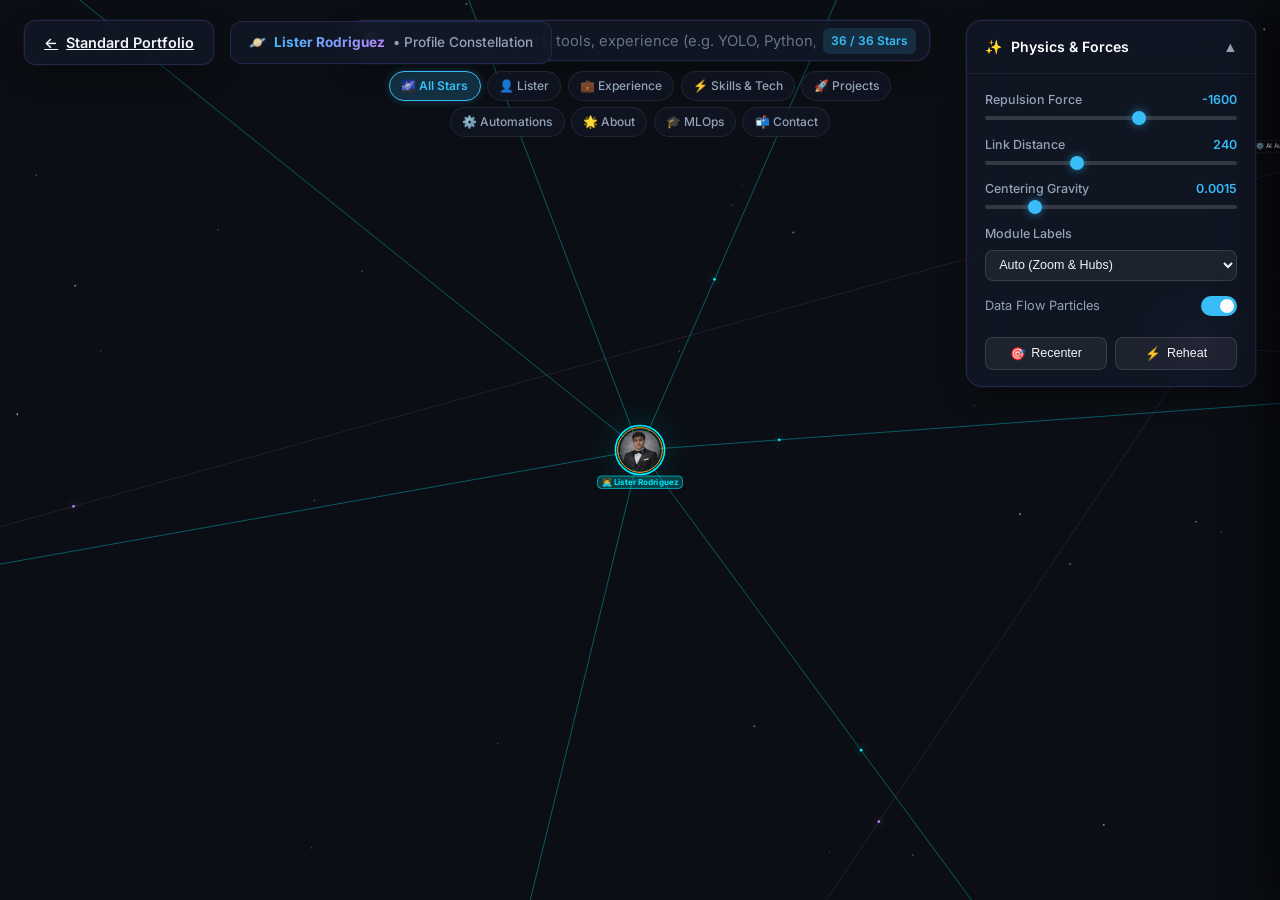
==== commit 33eacf1a: "Resume Updated and UI" ====
--- a/constellation.html
+++ b/constellation.html
@@ -52,7 +52,7 @@
         <span class="cg-search-icon">🔍</span>
         <input type="text" id="cgSearchInput" class="cg-search-input" placeholder="Search skills, projects, tools, experience (e.g. YOLO, Python, n8n, CapCut)..." autocomplete="off" />
         <button id="cgSearchClear" class="cg-search-clear">&times;</button>
-        <span id="cgSearchCount" class="cg-search-count">33 Stars</span>
+        <span id="cgSearchCount" class="cg-search-count">34 Stars</span>
       </div>
 
       <!-- Domain Filter Pills -->
--- a/style.css
+++ b/style.css
@@ -1,1005 +1,1656 @@
-* {
+/* ==============================================================================
+   LISTER RODRIGUEZ - PORTFOLIO DESIGN SYSTEM
+   Inspired by Manish Tamang (manishtamang.com) Aesthetic & Layout
+   ============================================================================== */
+
+@import url('https://fonts.googleapis.com/css2?family=Inter:wght@300;400;500;600;700&family=JetBrains+Mono:wght@400;500;600&display=swap');
+
+*, *::before, *::after {
   margin: 0;
   padding: 0;
   box-sizing: border-box;
 }
 
 :root {
-  --primary-color: #6366f1;
-  --primary-dark: #4f46e5;
-  --secondary-color: #8b5cf6;
-  --text-dark: #1e293b;
-  --text-light: #64748b;
-  --bg-light: #f8fafc;
-  --bg-white: #ffffff;
-  --bg-dark: #0f172a;
-  --border-color: #e2e8f0;
-  --shadow-sm: 0 1px 2px 0 rgba(0, 0, 0, 0.05);
-  --shadow-md: 0 4px 6px -1px rgba(0, 0, 0, 0.1);
-  --shadow-lg: 0 10px 15px -3px rgba(0, 0, 0, 0.1);
-  --shadow-xl: 0 20px 25px -5px rgba(0, 0, 0, 0.1);
+  /* Warm Dark Palette */
+  --bg: #191919;
+  --bg-deep: #121212;
+  --bg-surface: #1e1e1e;
+  --bg-surface-hover: #262626;
+  --bg-card: #222222;
+  --border: rgba(255, 255, 255, 0.08);
+  --border-subtle: rgba(255, 255, 255, 0.12);
+  --border-hover: rgba(255, 255, 255, 0.22);
+
+  /* Typography */
+  --font-main: 'Inter', -apple-system, BlinkMacSystemFont, 'Segoe UI', Roboto, sans-serif;
+  --font-mono: 'JetBrains Mono', monospace;
+
+  --text-main: #f3f4f6;
+  --text-muted: #9ca3af;
+  --text-dim: #6b7280;
+  --text-inverse: #191919;
+
+  /* Signature Pastel Bento Accents */
+  --pastel-blue: #A0C4FF;
+  --pastel-lilac: #F7CEFF;
+  --accent-green: #9AC372;
+  --accent-amber: #FFD86E;
+  --accent-brown: #4F4132;
+  --accent-badge-yellow: #FFD166;
+  --spotify-green: #1DB954;
+  --indigo-glow: #6366f1;
+  --cyan-glow: #00f0ff;
+
+  /* Shadows */
+  --shadow-sm: 0 2px 8px rgba(0, 0, 0, 0.3);
+  --shadow-md: 0 8px 24px rgba(0, 0, 0, 0.45);
+  --shadow-lg: 0 16px 40px rgba(0, 0, 0, 0.6);
+  --shadow-fanned: 0 20px 50px rgba(0, 0, 0, 0.7);
+
+  /* Transitions */
+  --ease-smooth: cubic-bezier(0.16, 1, 0.3, 1);
+  --ease-spring: cubic-bezier(0.34, 1.56, 0.64, 1);
 }
 
 html {
   scroll-behavior: smooth;
+  color-scheme: dark;
 }
 
 body {
-  font-family: 'Inter', -apple-system, BlinkMacSystemFont, 'Segoe UI', sans-serif;
-  background: linear-gradient(135deg, #0f172a 0%, #1e293b 50%, #334155 100%);
-  color: white;
-  line-height: 1.7;
+  font-family: var(--font-main);
+  background-color: var(--bg);
+  color: var(--text-main);
+  line-height: 1.65;
+  -webkit-font-smoothing: antialiased;
+  -moz-osx-font-smoothing: grayscale;
   overflow-x: hidden;
-}
-
-.container {
-  max-width: 1200px;
+  min-height: 100vh;
+}
+
+/* Selection */
+::selection {
+  background: var(--accent-green);
+  color: #121212;
+}
+
+/* ─────────────────────────────────────────────────────────────
+   LAYOUT CONTAINERS
+───────────────────────────────────────────────────────────── */
+.portfolio-view-wrapper {
+  position: relative;
+  width: 100%;
+  min-height: 100vh;
+  display: flex;
+  flex-direction: column;
+  align-items: center;
+  transition: opacity 0.4s var(--ease-smooth), transform 0.4s var(--ease-smooth);
+}
+
+.portfolio-view-hidden {
+  opacity: 0 !important;
+  transform: scale(0.97);
+  pointer-events: none !important;
+  display: none !important;
+}
+
+.editorial-container {
+  width: 100%;
+  max-width: 610px;
   margin: 0 auto;
-  padding: 0 20px;
-}
-
-/* NAVIGATION */
-.navbar {
+  padding: 0 1rem;
+}
+
+.wide-container {
+  width: 100%;
+  max-width: 720px;
+  margin: 0 auto;
+  padding: 0 1rem;
+}
+
+/* ─────────────────────────────────────────────────────────────
+   FLOATING PILL NAVBAR
+───────────────────────────────────────────────────────────── */
+.site-header {
+  position: sticky;
+  top: 1.25rem;
+  z-index: 100;
+  width: 100%;
+  display: flex;
+  justify-content: center;
+  pointer-events: none;
+  padding: 0 1rem;
+}
+
+.nav-pill {
+  pointer-events: auto;
+  display: inline-flex;
+  align-items: center;
+  gap: 2px;
+  padding: 4px;
+  border-radius: 9999px;
+  background: rgba(28, 28, 28, 0.78);
+  backdrop-filter: blur(16px);
+  -webkit-backdrop-filter: blur(16px);
+  border: 1px solid rgba(255, 255, 255, 0.1);
+  box-shadow: 0 8px 30px rgba(0, 0, 0, 0.4);
+}
+
+.nav-item {
+  color: rgba(255, 255, 255, 0.65);
+  text-decoration: none;
+  font-size: 13.5px;
+  font-weight: 450;
+  padding: 6px 13px;
+  border-radius: 9999px;
+  transition: all 0.2s var(--ease-smooth);
+  white-space: nowrap;
+  letter-spacing: -0.01em;
+}
+
+.nav-item:hover {
+  color: #ffffff;
+  background: rgba(255, 255, 255, 0.09);
+}
+
+.nav-constellation-pill {
+  display: inline-flex;
+  align-items: center;
+  gap: 5px;
+  background: linear-gradient(135deg, rgba(99, 102, 241, 0.2), rgba(0, 240, 255, 0.2));
+  border: 1px solid rgba(99, 102, 241, 0.4);
+  color: #e0e7ff !important;
+  font-weight: 550;
+  cursor: pointer;
+  outline: none;
+}
+
+.nav-constellation-pill:hover {
+  background: linear-gradient(135deg, rgba(99, 102, 241, 0.35), rgba(0, 240, 255, 0.35));
+  border-color: rgba(0, 240, 255, 0.6);
+  transform: translateY(-1px);
+  box-shadow: 0 0 15px rgba(99, 102, 241, 0.4);
+}
+
+/* ─────────────────────────────────────────────────────────────
+   ROTATING CIRCULAR CTA BADGE (Fixed Bottom Right)
+───────────────────────────────────────────────────────────── */
+.circular-cta-btn {
   position: fixed;
-  top: 0;
-  left: 0;
-  right: 0;
-  background: rgba(15, 23, 42, 0.8);
-  backdrop-filter: blur(10px);
-  z-index: 1000;
-  border-bottom: 1px solid rgba(99, 102, 241, 0.2);
-  transition: all 0.3s ease;
-}
-
-.navbar-scrolled {
-  background: rgba(15, 23, 42, 0.95);
-  backdrop-filter: blur(20px);
-}
-
-.navbar-scrolled .nav-container {
-  padding: 0.25rem 30px;
-}
-
-.navbar-scrolled .nav-logo img {
-  height: 50px;
-  margin-top: 5px;
-}
-
-.nav-container {
-  max-width: none;
-  margin: 0 auto;
-  padding: 0.75rem 50px;
-  display: flex;
-  justify-content: space-between;
-  align-items: center;
-  transition: padding 0.3s ease;
-}
-
-.nav-logo {
-  font-size: 1.5rem;
-  font-weight: 700;
-  background: linear-gradient(135deg, var(--primary-color), var(--secondary-color));
-  -webkit-background-clip: text;
-  -webkit-text-fill-color: transparent;
-  background-clip: text;
-}
-
-.nav-logo img {
+  right: 2rem;
+  bottom: 2rem;
+  z-index: 80;
+  width: 90px;
   height: 90px;
-  width: auto;
-  transition: all 0.3s ease;
-}
-
-.nav-links {
-  display: flex;
-  gap: 3rem;
-}
-
-.nav-links a {
-  text-decoration: none;
-  color: rgba(255, 255, 255, 0.9);
-  font-weight: 500;
-  transition: color 0.3s ease;
-  position: relative;
-}
-
-.nav-links a:hover {
-  color: #8b5cf6;
-}
-
-.nav-links a::after {
-  content: '';
-  position: absolute;
-  bottom: -5px;
-  left: 0;
-  width: 0;
-  height: 2px;
-  background: var(--primary-color);
-  transition: width 0.3s ease;
-}
-
-.nav-links a:hover::after {
-  width: 100%;
-}
-
-/* ANIMATIONS */
-@keyframes fadeIn {
-  from {
-    opacity: 0;
-    transform: translateY(20px);
-  }
-  to {
-    opacity: 1;
-    transform: translateY(0);
-  }
-}
-
-@keyframes slideUp {
-  from {
-    opacity: 0;
-    transform: translateY(60px);
-  }
-  to {
-    opacity: 1;
-    transform: translateY(0);
-  }
-}
-
-@keyframes float {
-  0%, 100% {
-    transform: translateY(0);
-  }
-  50% {
-    transform: translateY(-20px);
-  }
-}
-
-@keyframes pulse {
-  0%, 100% {
-    opacity: 1;
-  }
-  50% {
-    opacity: 0.5;
-  }
-}
-
-.fade-in {
-  animation: fadeIn 1s ease forwards;
-}
-
-.slide-up {
-  animation: slideUp 0.8s ease forwards;
-}
-
-/* HERO SECTION */
-.hero {
-  min-height: 100vh;
-  display: flex;
-  flex-direction: column;
+  display: flex;
+  align-items: center;
   justify-content: center;
-  align-items: center;
-  position: relative;
-  padding: 100px 20px 60px;
-  overflow: hidden;
-}
-
-.hero-background {
-  position: absolute;
-  top: 0;
-  left: 0;
-  right: 0;
-  bottom: 0;
-  background: linear-gradient(135deg, rgba(99, 102, 241, 0.1) 0%, rgba(139, 92, 246, 0.1) 100%);
-  z-index: -1;
-}
-
-.hero-background::before {
-  content: '';
-  position: absolute;
-  width: 500px;
-  height: 500px;
-  border-radius: 50%;
-  background: radial-gradient(circle, rgba(99, 102, 241, 0.1) 0%, transparent 70%);
-  top: -250px;
-  right: -250px;
-  animation: float 6s ease-in-out infinite;
-}
-
-.hero-background::after {
-  content: '';
-  position: absolute;
-  width: 400px;
-  height: 400px;
-  border-radius: 50%;
-  background: radial-gradient(circle, rgba(139, 92, 246, 0.1) 0%, transparent 70%);
-  bottom: -200px;
-  left: -200px;
-  animation: float 8s ease-in-out infinite reverse;
-}
-
-.hero-content {
-  text-align: center;
-  max-width: 800px;
-  z-index: 1;
-}
-
-.profile-image-wrapper {
-  position: relative;
-  display: inline-block;
-  margin-bottom: 2rem;
-}
-
-.profile-image-link {
-  display: inline-block;
   text-decoration: none;
   cursor: pointer;
-  transition: transform 0.3s ease;
-}
-
-.profile-image-link:hover {
+  transition: transform 0.3s var(--ease-smooth);
+}
+
+.circular-cta-btn:hover {
+  transform: scale(1.06);
+}
+
+.cta-svg-ring {
+  position: absolute;
+  inset: 0;
+  width: 100%;
+  height: 100%;
+  animation: rotateBadge 10s linear infinite;
+  pointer-events: none;
+}
+
+@keyframes rotateBadge {
+  from { transform: rotate(0deg); }
+  to { transform: rotate(360deg); }
+}
+
+.cta-text-path {
+  font-size: 8.8px;
+  font-weight: 600;
+  letter-spacing: 0.16em;
+  fill: rgba(255, 255, 255, 0.7);
+  text-transform: uppercase;
+}
+
+.cta-inner-circle {
+  position: relative;
+  width: 44px;
+  height: 44px;
+  border-radius: 50%;
+  background: #ffffff;
+  color: #191919;
+  display: flex;
+  align-items: center;
+  justify-content: center;
+  box-shadow: 0 4px 16px rgba(0, 0, 0, 0.5);
+  transition: all 0.3s var(--ease-spring);
+}
+
+.circular-cta-btn:hover .cta-inner-circle {
+  background: var(--accent-green);
+  color: #121212;
+  transform: scale(1.1);
+}
+
+.cta-arrow-icon {
+  width: 14px;
+  height: 14px;
+  transition: transform 0.3s var(--ease-smooth);
+}
+
+.circular-cta-btn:hover .cta-arrow-icon {
+  transform: translate(2px, -2px);
+}
+
+/* ─────────────────────────────────────────────────────────────
+   HERO SECTION
+───────────────────────────────────────────────────────────── */
+.hero-editorial {
+  padding-top: 2.5rem;
+  padding-bottom: 1.5rem;
+}
+
+.hero-editorial-row {
+  display: flex;
+  align-items: center;
+  justify-content: space-between;
+  gap: 1.5rem;
+}
+
+.hero-text-col {
+  flex: 1;
+}
+
+.hero-flip-title {
+  font-size: 2.15rem;
+  font-weight: 700;
+  letter-spacing: -0.03em;
+  line-height: 1.15;
+  margin-bottom: 0.25rem;
+}
+
+.flip-word {
+  display: inline-block;
+  position: relative;
+  overflow: hidden;
+  vertical-align: bottom;
+}
+
+.flip-word-primary {
+  display: block;
+  transform: translateY(0);
+  transition: transform 0.45s var(--ease-smooth);
+  color: #ffffff;
+}
+
+.flip-word-secondary {
+  display: block;
+  position: absolute;
+  inset: 0;
+  transform: translateY(100%);
+  transition: transform 0.45s var(--ease-smooth);
+  color: var(--accent-green);
+}
+
+.flip-word:hover .flip-word-primary,
+.hero-editorial-row:hover .flip-word-primary {
+  transform: translateY(-100%);
+}
+
+.flip-word:hover .flip-word-secondary,
+.hero-editorial-row:hover .flip-word-secondary {
+  transform: translateY(0);
+}
+
+.hero-role-badge {
+  font-size: 0.95rem;
+  color: var(--text-muted);
+  margin-bottom: 0.85rem;
+  font-weight: 450;
+  letter-spacing: -0.01em;
+}
+
+.hero-summary {
+  font-size: 0.95rem;
+  color: #d1d5db;
+  line-height: 1.65;
+  margin-bottom: 1.25rem;
+}
+
+.hero-quick-actions {
+  display: flex;
+  flex-wrap: wrap;
+  gap: 0.5rem;
+}
+
+.hero-chip-btn {
+  display: inline-flex;
+  align-items: center;
+  gap: 0.35rem;
+  padding: 0.4rem 0.85rem;
+  border-radius: 8px;
+  font-size: 0.82rem;
+  font-weight: 500;
+  text-decoration: none;
+  color: var(--text-main);
+  background: rgba(255, 255, 255, 0.05);
+  border: 1px solid var(--border);
+  transition: all 0.2s var(--ease-smooth);
+}
+
+.hero-chip-btn:hover {
+  background: rgba(255, 255, 255, 0.1);
+  border-color: var(--border-hover);
+  transform: translateY(-1px);
+}
+
+.hero-chip-btn.highlight {
+  background: rgba(154, 195, 114, 0.12);
+  border-color: rgba(154, 195, 114, 0.35);
+  color: var(--accent-green);
+}
+
+.hero-chip-btn.highlight:hover {
+  background: rgba(154, 195, 114, 0.2);
+  border-color: var(--accent-green);
+}
+
+/* 3D Perspective Avatar Tile */
+.hero-avatar-col {
+  flex-shrink: 0;
+}
+
+.avatar-3d-tile {
+  position: relative;
+  width: 130px;
+  height: 130px;
+  perspective: 900px;
+}
+
+.avatar-tile-inner {
+  position: relative;
+  width: 100%;
+  height: 100%;
+  border-radius: 18px;
+  background: #242424;
+  border: 1px solid rgba(255, 255, 255, 0.12);
+  box-shadow: 0 12px 30px rgba(0, 0, 0, 0.5);
+  overflow: hidden;
+  cursor: pointer;
+  transition: transform 0.5s var(--ease-smooth), box-shadow 0.5s var(--ease-smooth);
+}
+
+.avatar-tile-bg {
+  position: absolute;
+  inset: 0;
+  background-image: radial-gradient(rgba(255, 255, 255, 0.15) 1px, transparent 1px);
+  background-size: 10px 10px;
+  opacity: 0.6;
+}
+
+.avatar-tile-img {
+  position: absolute;
+  inset: 0;
+  width: 100%;
+  height: 100%;
+  object-fit: cover;
+  transition: transform 0.5s var(--ease-smooth);
+}
+
+.avatar-3d-tile:hover .avatar-tile-inner {
+  transform: rotateY(-8deg) rotateX(6deg) scale(1.05);
+  box-shadow: 0 20px 40px rgba(0, 0, 0, 0.65), 0 0 20px rgba(154, 195, 114, 0.2);
+  border-color: rgba(154, 195, 114, 0.4);
+}
+
+.avatar-3d-tile:hover .avatar-tile-img {
+  transform: scale(1.04) translate(1px, -1px);
+}
+
+/* ─────────────────────────────────────────────────────────────
+   DASHED SECTION DIVIDERS (Notebook Style)
+───────────────────────────────────────────────────────────── */
+.section-divider {
+  width: 100%;
+  max-width: 610px;
+  margin: 2.25rem auto;
+  display: flex;
+  align-items: center;
+  gap: 0.75rem;
+  padding: 0 1rem;
+}
+
+.divider-dot {
+  width: 6px;
+  height: 6px;
+  border-radius: 50%;
+  background: var(--accent-green);
+  flex-shrink: 0;
+  box-shadow: 0 0 8px rgba(154, 195, 114, 0.6);
+}
+
+.divider-line {
+  flex: 1;
+  border-top: 1.5px dashed var(--border-subtle);
+}
+
+/* ─────────────────────────────────────────────────────────────
+   SECTION HEADINGS
+───────────────────────────────────────────────────────────── */
+.section-header-editorial {
+  margin-bottom: 1.5rem;
+}
+
+.section-title {
+  font-size: 1.5rem;
+  font-weight: 600;
+  letter-spacing: -0.02em;
+  color: #ffffff;
+  margin-bottom: 0.35rem;
+}
+
+.section-desc {
+  font-size: 0.95rem;
+  color: var(--text-muted);
+  line-height: 1.6;
+}
+
+/* ─────────────────────────────────────────────────────────────
+   BENTO GRID ABOUT SECTION
+───────────────────────────────────────────────────────────── */
+.bento-grid {
+  display: grid;
+  grid-template-columns: repeat(2, 1fr);
+  gap: 0.85rem;
+}
+
+@media (min-width: 640px) {
+  .bento-grid {
+    grid-template-columns: repeat(3, 1fr);
+  }
+}
+
+.bento-card {
+  border-radius: 14px;
+  padding: 1.25rem;
+  position: relative;
+  overflow: hidden;
+  transition: transform 0.3s var(--ease-smooth), box-shadow 0.3s var(--ease-smooth);
+}
+
+.bento-card:hover {
+  transform: translateY(-2px);
+  box-shadow: var(--shadow-md);
+}
+
+/* Card 1: Pastel Blue */
+.bento-blue {
+  background-color: var(--pastel-blue);
+  color: #1e293b;
+  min-height: 155px;
+  display: flex;
+  flex-direction: column;
+  justify-content: space-between;
+}
+
+.bento-bar-white {
+  width: 48px;
+  height: 4px;
+  border-radius: 9999px;
+  background: rgba(255, 255, 255, 0.4);
+}
+
+.bento-about-text {
+  font-size: 0.88rem;
+  line-height: 1.45;
+  font-weight: 500;
+  color: #1e293b;
+}
+
+.bento-tag-yellow {
+  align-self: flex-end;
+  background: var(--accent-badge-yellow);
+  color: #27272a;
+  font-size: 11px;
+  font-weight: 600;
+  padding: 3px 10px;
+  border-radius: 9999px;
+}
+
+/* Card 2: Pastel Lilac (Current Role) */
+.bento-lilac {
+  background-color: var(--pastel-lilac);
+  color: #27272a;
+  display: flex;
+  flex-direction: column;
+  justify-content: space-between;
+  min-height: 155px;
+}
+
+.bento-role-title {
+  font-size: 0.95rem;
+  font-weight: 600;
+  line-height: 1.35;
+  color: #27272a;
+}
+
+.bento-role-company {
+  font-size: 0.8rem;
+  color: #52525b;
+  margin-top: 0.2rem;
+}
+
+.bento-footer-row {
+  display: flex;
+  align-items: center;
+  justify-content: space-between;
+  margin-top: 1rem;
+}
+
+.bento-label-micro {
+  font-size: 10px;
+  font-weight: 600;
+  text-transform: uppercase;
+  letter-spacing: 0.08em;
+  color: #52525b;
+}
+
+.bento-mini-avatar {
+  width: 26px;
+  height: 26px;
+  border-radius: 50%;
+  background: #e0e7ff;
+  display: flex;
+  align-items: center;
+  justify-content: center;
+  font-size: 13px;
+  box-shadow: 0 2px 6px rgba(0, 0, 0, 0.15);
+}
+
+/* Card 3: Portrait Photo Card */
+.bento-photo-card {
+  position: relative;
+  border-radius: 14px;
+  overflow: hidden;
+  grid-column: span 2;
+  min-height: 200px;
+  cursor: pointer;
+}
+
+@media (min-width: 640px) {
+  .bento-photo-card {
+    grid-column: span 1;
+    grid-row: span 2;
+    min-height: auto;
+  }
+}
+
+.bento-photo-img {
+  width: 100%;
+  height: 100%;
+  object-fit: cover;
+  transition: transform 0.5s var(--ease-smooth);
+}
+
+.bento-photo-card:hover .bento-photo-img {
   transform: scale(1.05);
 }
 
-.profile-image-link:hover .profile-image {
-  box-shadow: 0 20px 40px rgba(99, 102, 241, 0.3);
-}
-
-.profile-image {
-  width: 200px;
-  height: 200px;
-  border-radius: 50%;
-  object-fit: cover;
-  display: block;
-  border: 6px solid rgba(99, 102, 241, 0.3);
-  box-shadow: 0 20px 60px rgba(99, 102, 241, 0.4),
-              0 0 0 20px rgba(139, 92, 246, 0.1),
-              0 0 0 40px rgba(99, 102, 241, 0.05);
+.bento-photo-overlay {
+  position: absolute;
+  inset: 0;
+  background: linear-gradient(180deg, transparent 40%, rgba(0, 0, 0, 0.75) 100%);
+  display: flex;
+  align-items: flex-end;
+  padding: 1rem;
+}
+
+.bento-photo-caption {
+  font-size: 11px;
+  font-weight: 500;
+  color: #ffffff;
+  letter-spacing: 0.02em;
+}
+
+/* Card 4: Sage Green (Welcome / Journey) */
+.bento-green {
+  background-color: var(--accent-green);
+  color: #121212;
+  display: flex;
+  flex-direction: column;
+  justify-content: space-between;
+  min-height: 155px;
+}
+
+.bento-green h3 {
+  font-size: 1.05rem;
+  font-weight: 600;
+  line-height: 1.35;
+  color: #121212;
+}
+
+.bento-link-arrow {
+  display: inline-flex;
+  align-items: center;
+  gap: 4px;
+  font-size: 11px;
+  font-weight: 600;
+  color: #121212;
+  text-decoration: none;
+  cursor: pointer;
+  transition: transform 0.2s ease;
+}
+
+.bento-link-arrow:hover {
+  text-decoration: underline;
+  transform: translateX(2px);
+}
+
+/* Card 5: Spotify / Vinyl Record Passion Card */
+.bento-vinyl {
+  background: #ffffff;
+  color: #191919;
   position: relative;
-  z-index: 2;
-  transition: all 0.3s ease;
-  animation: float 6s ease-in-out infinite;
-}
-
-.profile-image-link:hover .profile-image {
-  transform: scale(1.05);
-  box-shadow: 0 20px 40px rgba(99, 102, 241, 0.3);
-}
-
-.image-ring {
+  display: flex;
+  flex-direction: column;
+  justify-content: space-between;
+  min-height: 155px;
+}
+
+.vinyl-badge-row {
+  display: flex;
+  align-items: center;
+  justify-content: space-between;
+  margin-bottom: 0.5rem;
+}
+
+.vinyl-badge {
+  font-size: 10px;
+  font-weight: 700;
+  color: var(--spotify-green);
+  text-transform: uppercase;
+  letter-spacing: 0.08em;
+  display: flex;
+  align-items: center;
+  gap: 4px;
+}
+
+.vinyl-title {
+  font-size: 0.92rem;
+  font-weight: 700;
+  color: #111827;
+  white-space: nowrap;
+  overflow: hidden;
+  text-overflow: ellipsis;
+}
+
+.vinyl-artist {
+  font-size: 11px;
+  color: #6b7280;
+}
+
+/* Spinning Vinyl Disc Animation */
+.vinyl-disc-wrap {
   position: absolute;
-  top: 50%;
-  left: 50%;
-  transform: translate(-50%, -50%);
-  width: 240px;
-  height: 240px;
-  border-radius: 50%;
-  background: radial-gradient(circle, rgba(99, 102, 241, 0.3) 0%, transparent 70%);
-  animation: pulse 3s ease-in-out infinite;
-  z-index: -1;
-}
-
-.hero-title {
-  font-size: 3.5rem;
-  font-weight: 700;
-  margin-bottom: 1rem;
-  line-height: 1.2;
-}
-
-.gradient-text {
-  background: linear-gradient(135deg, var(--primary-color), var(--secondary-color));
-  -webkit-background-clip: text;
-  -webkit-text-fill-color: transparent;
-  background-clip: text;
-}
-
-.hero-subtitle {
-  font-size: 1.5rem;
-  color: rgba(255, 255, 255, 0.8);
-  margin-bottom: 1rem;
-  font-weight: 500;
-}
-
-.hero-description {
-  font-size: 1.1rem;
-  color: rgba(255, 255, 255, 0.7);
-  margin-bottom: 2.5rem;
-  max-width: 600px;
-  margin-left: auto;
-  margin-right: auto;
-}
-
-.hero-buttons {
-  display: flex;
-  gap: 1rem;
+  right: -25px;
+  bottom: -25px;
+  width: 100px;
+  height: 100px;
+  transition: transform 0.5s var(--ease-spring);
+  pointer-events: none;
+}
+
+.bento-vinyl:hover .vinyl-disc-wrap {
+  transform: translate(-10px, -10px) rotate(45deg);
+}
+
+.vinyl-svg {
+  width: 100%;
+  height: 100%;
+  animation: spinVinyl 6s linear infinite;
+}
+
+@keyframes spinVinyl {
+  from { transform: rotate(0deg); }
+  to { transform: rotate(360deg); }
+}
+
+/* Card 6: Warm Amber */
+.bento-amber {
+  background-color: var(--accent-amber);
+  color: #27272a;
+  grid-column: span 2;
+  display: flex;
+  flex-direction: column;
+  justify-content: space-between;
+}
+
+@media (min-width: 640px) {
+  .bento-amber {
+    grid-column: span 1;
+  }
+}
+
+.bento-amber-head {
+  display: flex;
+  align-items: flex-start;
+  justify-content: space-between;
+  gap: 0.5rem;
+}
+
+.bento-amber h3 {
+  font-size: 0.95rem;
+  font-weight: 600;
+  line-height: 1.35;
+  color: #18181b;
+}
+
+.bento-amber-desc {
+  font-size: 11px;
+  line-height: 1.5;
+  color: rgba(24, 24, 27, 0.85);
+  margin-top: 0.4rem;
+}
+
+/* Card 7: Deep Espresso Tools Dock */
+.bento-tools {
+  background-color: var(--accent-brown);
+  color: #ffffff;
+  grid-column: span 2;
+  display: flex;
+  flex-direction: column;
+  justify-content: space-between;
+  min-height: 165px;
+}
+
+@media (min-width: 640px) {
+  .bento-tools {
+    grid-column: span 2;
+  }
+}
+
+.bento-tools-head h3 {
+  font-size: 0.95rem;
+  font-weight: 600;
+  margin-bottom: 0.35rem;
+}
+
+.bento-tools-head p {
+  font-size: 11.5px;
+  color: rgba(255, 255, 255, 0.75);
+  line-height: 1.5;
+}
+
+.tools-dock-row {
+  display: flex;
+  align-items: flex-end;
+  justify-content: space-between;
+  gap: 0.75rem;
+  margin-top: 1rem;
+}
+
+.tools-dock-label {
+  font-size: 10px;
+  font-weight: 600;
+  text-transform: uppercase;
+  letter-spacing: 0.08em;
+  color: rgba(255, 255, 255, 0.6);
+  white-space: nowrap;
+}
+
+.tools-dock-container {
+  display: flex;
+  align-items: center;
+  gap: 6px;
+  background: rgba(0, 0, 0, 0.25);
+  padding: 4px 8px;
+  border-radius: 12px;
+  border: 1px solid rgba(255, 255, 255, 0.08);
+}
+
+.tools-dock-item {
+  position: relative;
+  display: flex;
+  align-items: center;
   justify-content: center;
-  flex-wrap: wrap;
-}
-
-.btn {
-  padding: 0.875rem 2rem;
+  width: 30px;
+  height: 30px;
   border-radius: 8px;
-  text-decoration: none;
-  font-weight: 600;
-  transition: all 0.3s ease;
-  display: inline-block;
-  border: 2px solid transparent;
+  background: rgba(255, 255, 255, 0.1);
+  transition: all 0.25s var(--ease-spring);
   cursor: pointer;
-  position: relative;
-  z-index: 1;
-}
-
-.btn-primary {
-  background: linear-gradient(135deg, var(--primary-color), var(--primary-dark));
-  color: white;
-  box-shadow: var(--shadow-md);
-}
-
-.btn-primary:hover {
-  transform: translateY(-2px);
-  box-shadow: var(--shadow-lg);
-}
-
-.btn-secondary {
-  background: rgba(255, 255, 255, 0.1);
-  backdrop-filter: blur(10px);
-  color: white;
-  border: 1px solid rgba(99, 102, 241, 0.3);
-}
-
-.btn-secondary:hover {
-  background: rgba(99, 102, 241, 0.2);
-  border-color: rgba(99, 102, 241, 0.5);
-  transform: translateY(-2px);
-}
-
-.btn-cv {
-  background: rgba(255, 255, 255, 0.1);
-  backdrop-filter: blur(10px);
-  color: white;
-  border: 1px solid rgba(255, 255, 255, 0.2);
-  display: inline-flex;
-  align-items: center;
-  gap: 0.5rem;
-}
-
-.btn-cv:hover {
-  background: rgba(255, 255, 255, 0.15);
-  border-color: rgba(255, 255, 255, 0.3);
-  transform: translateY(-2px);
-}
-
-.btn-cv span {
-  font-size: 1.1rem;
-}
-
-.btn-github {
-  background: rgba(255, 255, 255, 0.1);
-  backdrop-filter: blur(10px);
-  color: white;
-  border: 1px solid rgba(255, 255, 255, 0.2);
-  display: inline-flex;
-  align-items: center;
-  gap: 0.5rem;
-}
-
-.btn-github:hover {
-  background: rgba(255, 255, 255, 0.15);
-  border-color: rgba(255, 255, 255, 0.3);
-  transform: translateY(-2px);
-}
-
-.btn-github span {
-  font-size: 1.1rem;
-}
-
-.btn-linkedin {
-  background: rgba(255, 255, 255, 0.1);
-  backdrop-filter: blur(10px);
-  color: white;
-  border: 1px solid rgba(255, 255, 255, 0.2);
-  display: inline-flex;
-  align-items: center;
-  gap: 0.5rem;
-}
-
-.btn-linkedin:hover {
-  background: rgba(0, 119, 181, 0.2);
-  border-color: rgba(0, 119, 181, 0.4);
-  transform: translateY(-2px);
-}
-
-.btn-linkedin span {
-  font-size: 1.1rem;
-}
-
-.btn-large {
-  padding: 1rem 2.5rem;
-  font-size: 1.1rem;
-}
-
-.scroll-indicator {
+}
+
+.tools-dock-item:hover {
+  transform: translateY(-5px) scale(1.2);
+  background: rgba(255, 255, 255, 0.25);
+}
+
+.tools-dock-item svg {
+  width: 17px;
+  height: 17px;
+  fill: currentColor;
+}
+
+/* Tooltip */
+.tools-dock-tooltip {
   position: absolute;
-  bottom: 30px;
+  bottom: calc(100% + 8px);
   left: 50%;
   transform: translateX(-50%);
-}
-
-.mouse {
-  width: 24px;
-  height: 40px;
-  border: 2px solid rgba(255, 255, 255, 0.5);
-  border-radius: 12px;
+  background: #111827;
+  color: #ffffff;
+  font-size: 10px;
+  font-weight: 500;
+  padding: 2px 7px;
+  border-radius: 4px;
+  white-space: nowrap;
+  opacity: 0;
+  pointer-events: none;
+  transition: opacity 0.2s ease;
+  box-shadow: 0 4px 10px rgba(0, 0, 0, 0.5);
+  border: 1px solid rgba(255, 255, 255, 0.1);
+}
+
+.tools-dock-item:hover .tools-dock-tooltip {
+  opacity: 1;
+}
+
+/* ─────────────────────────────────────────────────────────────
+   TRUSTED BY / TRACK RECORD LOGO GRID
+───────────────────────────────────────────────────────────── */
+.trusted-grid {
+  display: flex;
+  flex-wrap: wrap;
+  align-items: center;
+  justify-content: center;
+  gap: 1.25rem 2rem;
+  padding: 0.5rem 0;
+}
+
+.trusted-item {
+  display: flex;
+  align-items: center;
+  gap: 8px;
+  padding: 0.5rem 1rem;
+  border-radius: 10px;
+  background: rgba(255, 255, 255, 0.03);
+  border: 1px solid var(--border);
+  filter: grayscale(1);
+  opacity: 0.65;
+  transition: all 0.3s var(--ease-smooth);
+}
+
+.trusted-item:hover {
+  filter: grayscale(0);
+  opacity: 1;
+  background: rgba(255, 255, 255, 0.06);
+  border-color: var(--border-hover);
+  transform: translateY(-2px);
+}
+
+.trusted-logo-text {
+  font-size: 0.85rem;
+  font-weight: 600;
+  letter-spacing: -0.01em;
+  color: #ffffff;
+}
+
+.trusted-logo-sub {
+  font-size: 10px;
+  color: var(--text-dim);
+  text-transform: uppercase;
+}
+
+/* ─────────────────────────────────────────────────────────────
+   WORK EXPERIENCE TIMELINE
+───────────────────────────────────────────────────────────── */
+.experience-timeline {
+  display: flex;
+  flex-direction: column;
+  gap: 1.25rem;
+}
+
+.exp-card {
+  background: var(--bg-surface);
+  border: 1px solid var(--border);
+  border-radius: 14px;
+  padding: 1.5rem;
+  transition: all 0.25s var(--ease-smooth);
+}
+
+.exp-card:hover {
+  border-color: var(--border-hover);
+  transform: translateY(-2px);
+  box-shadow: var(--shadow-md);
+}
+
+.exp-header {
+  display: flex;
+  flex-direction: column;
+  gap: 0.5rem;
+  margin-bottom: 1rem;
+}
+
+@media (min-width: 640px) {
+  .exp-header {
+    flex-direction: row;
+    align-items: flex-start;
+    justify-content: space-between;
+  }
+}
+
+.exp-role-title {
+  font-size: 1.05rem;
+  font-weight: 600;
+  color: #ffffff;
+  letter-spacing: -0.01em;
+}
+
+.exp-company-sub {
+  font-size: 0.85rem;
+  color: var(--accent-green);
+  font-weight: 500;
+  margin-top: 2px;
+}
+
+.exp-badges-col {
+  display: flex;
+  align-items: center;
+  gap: 6px;
+  flex-shrink: 0;
+}
+
+.exp-pill {
+  font-family: var(--font-mono);
+  font-size: 11px;
+  padding: 3px 8px;
+  border-radius: 6px;
+  background: rgba(255, 255, 255, 0.05);
+  border: 1px solid var(--border);
+  color: var(--text-muted);
+}
+
+.exp-bullets {
+  list-style: none;
+  display: flex;
+  flex-direction: column;
+  gap: 0.5rem;
+  margin-bottom: 1rem;
+}
+
+.exp-bullet {
+  font-size: 0.88rem;
+  color: #d1d5db;
+  line-height: 1.55;
   position: relative;
-}
-
-.mouse::before {
-  content: '';
-  position: absolute;
-  top: 8px;
-  left: 50%;
-  transform: translateX(-50%);
-  width: 4px;
-  height: 8px;
-  background: rgba(255, 255, 255, 0.5);
-  border-radius: 2px;
-  animation: pulse 2s ease-in-out infinite;
-}
-
-/* SECTIONS */
-.section {
-  padding: 100px 0;
-  position: relative;
-}
-
-.section-header {
-  text-align: center;
-  margin-bottom: 4rem;
-}
-
-.section-number {
-  display: inline-block;
-  font-size: 0.875rem;
-  font-weight: 600;
-  color: #8b5cf6;
-  letter-spacing: 2px;
-  text-transform: uppercase;
-  margin-bottom: 1rem;
-}
-
-.section-title {
-  font-size: 2.5rem;
-  font-weight: 700;
-  margin-bottom: 1rem;
-  color: white;
-}
-
-.title-underline {
-  width: 60px;
-  height: 4px;
-  background: linear-gradient(135deg, var(--primary-color), var(--secondary-color));
-  margin: 0 auto;
-  border-radius: 2px;
-}
-
-/* ABOUT SECTION */
-.about-section {
-  background: transparent;
-}
-
-.about-content {
-  max-width: 900px;
-  margin: 0 auto;
-}
-
-.lead-text {
-  font-size: 1.25rem;
-  color: white;
-  font-weight: 500;
-  margin-bottom: 1.5rem;
-}
-
-.about-content p {
-  color: rgba(255, 255, 255, 0.8);
-  margin-bottom: 1.5rem;
-  font-size: 1.1rem;
-}
-
-.about-highlights {
-  display: grid;
-  grid-template-columns: repeat(auto-fit, minmax(250px, 1fr));
-  gap: 2rem;
-  margin-top: 3rem;
-}
-
-.highlight-item {
-  display: flex;
-  gap: 1rem;
-  align-items: flex-start;
-  background: rgba(255, 255, 255, 0.05);
-  backdrop-filter: blur(10px);
-  padding: 1.5rem;
-  border-radius: 16px;
-  border: 1px solid rgba(99, 102, 241, 0.2);
-  transition: all 0.3s ease;
-}
-
-.highlight-item:hover {
-  background: rgba(255, 255, 255, 0.08);
-  border-color: rgba(99, 102, 241, 0.4);
-  transform: translateY(-5px);
-}
-
-.highlight-icon {
-  font-size: 2rem;
-  flex-shrink: 0;
-}
-
-.highlight-item strong {
-  display: block;
-  color: white;
-  margin-bottom: 0.5rem;
-  font-size: 1.1rem;
-}
-
-.highlight-item p {
-  color: rgba(255, 255, 255, 0.7);
-  margin: 0;
-  font-size: 0.95rem;
-}
-
-/* SKILLS SECTION */
-.skills-section {
-  background: transparent;
-}
-
-.skills-grid {
-  display: grid;
-  grid-template-columns: repeat(auto-fit, minmax(280px, 1fr));
-  gap: 2rem;
-}
-
-.skill-card {
-  background: rgba(255, 255, 255, 0.05);
-  backdrop-filter: blur(10px);
-  padding: 2rem;
-  border-radius: 16px;
-  text-align: center;
-  transition: all 0.3s ease;
-  border: 1px solid rgba(99, 102, 241, 0.2);
-  box-shadow: 0 4px 6px rgba(0, 0, 0, 0.1);
-}
-
-.skill-card:hover {
-  transform: translateY(-8px);
-  box-shadow: 0 20px 40px rgba(99, 102, 241, 0.3);
-  border-color: rgba(99, 102, 241, 0.4);
-  background: rgba(255, 255, 255, 0.08);
-}
-
-.skill-icon {
-  font-size: 3rem;
-  margin-bottom: 1rem;
-}
-
-.skill-card h3 {
-  font-size: 1.25rem;
-  margin-bottom: 0.75rem;
-  color: white;
-}
-
-.skill-card p {
-  color: rgba(255, 255, 255, 0.7);
-  font-size: 0.95rem;
-}
-
-/* EXPERIENCE SECTION */
-.experience-section {
-  background: transparent;
-}
-
-.experience-timeline {
-  display: flex;
-  flex-direction: column;
-  gap: 2rem;
-  margin-top: 2.5rem;
-}
-
-.experience-card {
-  background: rgba(255, 255, 255, 0.05);
-  backdrop-filter: blur(10px);
-  border: 1px solid rgba(99, 102, 241, 0.2);
-  border-radius: 20px;
-  padding: 2.25rem 2.5rem;
-  position: relative;
-  overflow: hidden;
-  transition: all 0.3s ease;
-}
-
-.experience-card:hover {
-  transform: translateY(-8px);
-  box-shadow: 0 20px 40px rgba(99, 102, 241, 0.3);
-  border-color: rgba(99, 102, 241, 0.4);
-  background: rgba(255, 255, 255, 0.08);
-}
-
-.experience-card::before {
-  content: '';
-  position: absolute;
-  top: 0;
-  left: 0;
-  width: 4px;
-  height: 100%;
-  background: linear-gradient(180deg, var(--primary-color), var(--secondary-color));
-}
-
-.experience-head {
-  display: flex;
-  align-items: flex-start;
-  justify-content: space-between;
-  flex-wrap: wrap;
-  gap: 1rem;
-  margin-bottom: 1.25rem;
-}
-
-.experience-title-group {
-  display: flex;
-  align-items: center;
-  gap: 0.9rem;
-}
-
-.experience-icon {
-  font-size: 1.8rem;
-  width: 52px;
-  height: 52px;
-  border-radius: 14px;
-  background: linear-gradient(135deg, rgba(99, 102, 241, 0.18), rgba(139, 92, 246, 0.18));
-  display: flex;
-  align-items: center;
-  justify-content: center;
-  flex-shrink: 0;
-}
-
-.experience-title-group h3 {
-  font-size: 1.3rem;
-  font-weight: 700;
-  color: white;
-  margin: 0 0 0.25rem;
-}
-
-.experience-title-group span.experience-role-tag {
-  font-size: 0.85rem;
-  color: #a5b4fc;
-  font-weight: 500;
-}
-
-.experience-stats {
-  display: flex;
-  gap: 0.75rem;
-  flex-wrap: wrap;
-}
-
-.experience-stat {
-  background: rgba(99, 102, 241, 0.2);
-  border: 1px solid rgba(99, 102, 241, 0.3);
-  color: white;
-  font-size: 0.8rem;
-  font-weight: 600;
-  padding: 0.4rem 0.9rem;
-  border-radius: 50px;
-  white-space: nowrap;
-}
-
-.experience-list {
-  list-style: none;
-  padding: 0;
-  margin: 0;
-  display: grid;
-  grid-template-columns: repeat(2, 1fr);
-  gap: 0.6rem 2rem;
-}
-
-.experience-list li {
-  color: rgba(255, 255, 255, 0.8);
-  font-size: 0.95rem;
-  line-height: 1.6;
-  padding-left: 1.35rem;
-  position: relative;
-}
-
-.experience-list li::before {
+  padding-left: 1.25rem;
+}
+
+.exp-bullet::before {
   content: '›';
   position: absolute;
   left: 0;
-  color: #818cf8;
-  font-weight: 700;
-}
-
-/* PROJECTS SECTION */
-.projects-section {
-  background: transparent;
-}
-
-.projects-grid {
-  display: grid;
-  grid-template-columns: repeat(auto-fit, minmax(320px, 1fr));
+  top: 0;
+  color: var(--accent-green);
+  font-size: 1.1rem;
+  line-height: 1.3;
+}
+
+.exp-tags-row {
+  display: flex;
+  flex-wrap: wrap;
+  gap: 6px;
+}
+
+.exp-tech-tag {
+  font-size: 11px;
+  padding: 2px 8px;
+  border-radius: 9999px;
+  background: rgba(255, 255, 255, 0.04);
+  border: 1px solid var(--border);
+  color: #9ca3af;
+}
+
+/* ─────────────────────────────────────────────────────────────
+   FEATURED PROJECTS (Horizontal Rows with Favicon)
+───────────────────────────────────────────────────────────── */
+.projects-editorial-list {
+  display: flex;
+  flex-direction: column;
   gap: 2rem;
 }
 
-.project-card {
-  background: rgba(255, 255, 255, 0.05);
-  backdrop-filter: blur(10px);
-  padding: 2.5rem;
-  border-radius: 20px;
-  transition: all 0.3s ease;
-  border: 1px solid rgba(99, 102, 241, 0.2);
+.project-row {
+  display: flex;
+  flex-direction: column;
+  gap: 1rem;
+  text-decoration: none;
+  color: inherit;
+  transition: opacity 0.2s ease;
+}
+
+@media (min-width: 640px) {
+  .project-row {
+    flex-direction: row;
+    align-items: center;
+    gap: 1.25rem;
+  }
+}
+
+.project-row:hover {
+  opacity: 0.88;
+}
+
+.project-thumb-box {
+  width: 100%;
+  aspect-ratio: 16 / 9;
+  border-radius: 10px;
+  overflow: hidden;
+  background: #242424;
+  border: 1px solid var(--border);
   position: relative;
-  overflow: hidden;
-}
-
-.project-card::before {
+  flex-shrink: 0;
+  transition: border-color 0.3s ease, box-shadow 0.3s ease;
+}
+
+.project-thumb-box::after {
   content: '';
   position: absolute;
-  top: 0;
+  inset: 0;
+  background: linear-gradient(180deg, transparent 40%, rgba(0, 0, 0, 0.45) 100%);
+  transition: opacity 0.3s ease;
+  pointer-events: none;
+}
+
+@media (min-width: 640px) {
+  .project-thumb-box {
+    width: 180px;
+    height: 110px;
+    aspect-ratio: auto;
+  }
+}
+
+.project-thumb-img {
+  width: 100%;
+  height: 100%;
+  object-fit: cover;
+  transition: transform 0.4s var(--ease-smooth);
+}
+
+.project-row:hover .project-thumb-box {
+  border-color: rgba(154, 195, 114, 0.5);
+  box-shadow: 0 4px 20px rgba(0, 0, 0, 0.5), 0 0 12px rgba(154, 195, 114, 0.15);
+}
+
+.project-row:hover .project-thumb-img {
+  transform: scale(1.05);
+}
+
+.project-info-col {
+  flex: 1;
+  display: flex;
+  flex-direction: column;
+  gap: 0.35rem;
+}
+
+.project-title {
+  font-size: 1rem;
+  font-weight: 600;
+  color: #ffffff;
+  letter-spacing: -0.01em;
+}
+
+.project-tagline {
+  font-size: 0.82rem;
+  font-weight: 500;
+  color: var(--accent-green);
+}
+
+.project-summary {
+  font-size: 0.88rem;
+  color: var(--text-muted);
+  line-height: 1.5;
+  display: -webkit-box;
+  -webkit-line-clamp: 2;
+  -webkit-box-orient: vertical;
+  overflow: hidden;
+}
+
+.project-meta-row {
+  display: flex;
+  align-items: center;
+  gap: 6px;
+  font-size: 12px;
+  font-weight: 500;
+  color: var(--text-dim);
+  margin-top: 0.25rem;
+}
+
+.project-favicon {
+  width: 16px;
+  height: 16px;
+  border-radius: 4px;
+  background: rgba(255, 255, 255, 0.1);
+  display: flex;
+  align-items: center;
+  justify-content: center;
+  font-size: 10px;
+}
+
+.project-arrow-icon {
+  width: 12px;
+  height: 12px;
+  opacity: 0;
+  transition: all 0.2s ease;
+  color: #ffffff;
+}
+
+.project-row:hover .project-arrow-icon {
+  opacity: 1;
+  transform: translate(2px, -2px);
+}
+
+/* ─────────────────────────────────────────────────────────────
+   AUTOMATION SHOWCASE (3D Fanned Polaroid Card Deck)
+───────────────────────────────────────────────────────────── */
+.fanned-deck-wrapper {
+  position: relative;
+  width: 100%;
+  padding-top: 1rem;
+  padding-bottom: 2rem;
+}
+
+.fanned-cards-stage {
+  display: none;
+  justify-content: center;
+  align-items: flex-end;
+  gap: 12px;
+  min-height: 380px;
+}
+
+@media (min-width: 768px) {
+  .fanned-cards-stage {
+    display: flex;
+  }
+}
+
+.fanned-card {
+  position: relative;
+  width: 250px;
+  height: 340px;
+  background: #1c1c1c;
+  border-radius: 16px;
+  border: 1px solid rgba(255, 255, 255, 0.1);
+  box-shadow: var(--shadow-fanned);
+  display: flex;
+  flex-direction: column;
+  overflow: hidden;
+  cursor: pointer;
+  text-decoration: none;
+  color: inherit;
+  transition: all 0.5s var(--ease-smooth);
+}
+
+.fanned-card-left {
+  transform: rotate(-3deg);
+  z-index: 10;
+}
+
+.fanned-card-center {
+  transform: rotate(0deg) translateY(-8px);
+  z-index: 20;
+}
+
+.fanned-card-right {
+  transform: rotate(3deg);
+  z-index: 10;
+}
+
+.fanned-card:hover {
+  transform: rotate(0deg) translateY(-24px) scale(1.06) !important;
+  z-index: 40 !important;
+  box-shadow: 0 30px 70px rgba(0, 0, 0, 0.85);
+  border-color: rgba(154, 195, 114, 0.5);
+}
+
+.fanned-thumb-wrap {
+  position: relative;
+  width: 100%;
+  height: 140px;
+  background: #242424;
+  overflow: hidden;
+}
+
+.fanned-img {
+  width: 100%;
+  height: 100%;
+  object-fit: cover;
+  transition: transform 0.5s var(--ease-smooth);
+}
+
+.fanned-card:hover .fanned-img {
+  transform: scale(1.08);
+}
+
+.fanned-content {
+  padding: 1.15rem;
+  flex: 1;
+  display: flex;
+  flex-direction: column;
+  justify-content: space-between;
+  background: #1c1c1c;
+  border-top: 1px solid rgba(255, 255, 255, 0.06);
+}
+
+.fanned-badge-row {
+  display: flex;
+  align-items: center;
+  justify-content: space-between;
+  margin-bottom: 0.5rem;
+}
+
+.fanned-pill {
+  font-size: 9px;
+  font-weight: 700;
+  text-transform: uppercase;
+  letter-spacing: 0.08em;
+  padding: 2px 6px;
+  border-radius: 4px;
+  background: rgba(255, 255, 255, 0.08);
+  color: var(--text-muted);
+}
+
+.fanned-title {
+  font-size: 0.95rem;
+  font-weight: 600;
+  color: #ffffff;
+  line-height: 1.35;
+  margin-bottom: 0.35rem;
+}
+
+.fanned-desc {
+  font-size: 11px;
+  color: var(--text-dim);
+  line-height: 1.45;
+  display: -webkit-box;
+  -webkit-line-clamp: 3;
+  -webkit-box-orient: vertical;
+  overflow: hidden;
+}
+
+/* Mobile deck fallback */
+.mobile-deck-list {
+  display: flex;
+  flex-direction: column;
+  gap: 1rem;
+}
+
+@media (min-width: 768px) {
+  .mobile-deck-list {
+    display: none;
+  }
+}
+
+.mobile-card-row {
+  display: flex;
+  gap: 1rem;
+  background: var(--bg-surface);
+  border: 1px solid var(--border);
+  border-radius: 12px;
+  padding: 0.75rem;
+  text-decoration: none;
+  color: inherit;
+}
+
+.mobile-card-thumb {
+  width: 90px;
+  height: 65px;
+  border-radius: 8px;
+  object-fit: cover;
+  flex-shrink: 0;
+}
+
+/* Deck switcher buttons */
+.deck-switcher-row {
+  display: flex;
+  align-items: center;
+  justify-content: center;
+  gap: 0.5rem;
+  margin-top: 1.5rem;
+}
+
+.deck-switch-btn {
+  padding: 0.35rem 0.85rem;
+  border-radius: 9999px;
+  font-size: 11.5px;
+  font-weight: 500;
+  color: var(--text-muted);
+  background: rgba(255, 255, 255, 0.04);
+  border: 1px solid var(--border);
+  cursor: pointer;
+  transition: all 0.2s ease;
+}
+
+.deck-switch-btn.active, .deck-switch-btn:hover {
+  color: #ffffff;
+  background: rgba(255, 255, 255, 0.12);
+  border-color: var(--border-hover);
+}
+
+/* ─────────────────────────────────────────────────────────────
+   PHILOSOPHICAL BLOCKQUOTE
+───────────────────────────────────────────────────────────── */
+.editorial-quote-box {
+  position: relative;
+  padding-left: 2rem;
+  margin: 2rem auto;
+}
+
+.quote-svg-mark {
+  position: absolute;
   left: 0;
-  right: 0;
-  height: 4px;
-  background: linear-gradient(135deg, var(--primary-color), var(--secondary-color));
-  transform: scaleX(0);
-  transition: transform 0.3s ease;
-}
-
-.project-card:hover::before {
-  transform: scaleX(1);
-}
-
-.project-card:hover {
-  transform: translateY(-10px);
-  box-shadow: 0 20px 40px rgba(99, 102, 241, 0.3);
-  background: rgba(255, 255, 255, 0.08);
-  border-color: rgba(99, 102, 241, 0.4);
-}
-
-.project-header {
-  display: flex;
-  justify-content: space-between;
-  align-items: center;
-  margin-bottom: 1.5rem;
-}
-
-.project-icon {
-  font-size: 2.5rem;
-}
-
-.project-badge {
-  background: linear-gradient(135deg, var(--primary-color), var(--primary-dark));
-  color: white;
-  padding: 0.5rem 1rem;
-  border-radius: 20px;
-  font-size: 0.75rem;
+  top: 2px;
+  width: 20px;
+  height: 20px;
+  fill: var(--text-dim);
+}
+
+.quote-text {
+  font-size: 1.15rem;
+  line-height: 1.5;
+  color: #9ca3af;
+  font-style: italic;
+  font-weight: 400;
+}
+
+/* ─────────────────────────────────────────────────────────────
+   MINIMAL 4-COLUMN FOOTER
+───────────────────────────────────────────────────────────── */
+.site-footer {
+  width: 100%;
+  margin-top: auto;
+  padding-top: 2rem;
+  padding-bottom: 3.5rem;
+  font-family: var(--font-mono);
+}
+
+.footer-nav-grid {
+  display: grid;
+  grid-template-columns: repeat(2, 1fr);
+  gap: 2rem;
+  margin-bottom: 2rem;
+}
+
+@media (min-width: 640px) {
+  .footer-nav-grid {
+    grid-template-columns: repeat(4, 1fr);
+  }
+}
+
+.footer-col-title {
+  font-size: 11px;
   font-weight: 600;
   text-transform: uppercase;
-  letter-spacing: 0.5px;
-}
-
-.project-card h3 {
-  font-size: 1.5rem;
-  margin-bottom: 1rem;
-  color: white;
-}
-
-.project-card p {
-  color: rgba(255, 255, 255, 0.8);
+  letter-spacing: 0.1em;
+  color: var(--text-dim);
+  margin-bottom: 0.85rem;
+}
+
+.footer-link-list {
+  list-style: none;
+  display: flex;
+  flex-direction: column;
+  gap: 0.65rem;
+}
+
+.footer-link {
+  font-size: 12px;
+  color: var(--text-muted);
+  text-decoration: none;
+  transition: color 0.2s ease;
+  display: inline-flex;
+  align-items: center;
+  gap: 6px;
+}
+
+.footer-link:hover {
+  color: var(--accent-green);
+}
+
+.footer-bottom-row {
+  display: flex;
+  flex-direction: column;
+  gap: 0.75rem;
+  padding-top: 1.5rem;
+  border-top: 1px solid var(--border);
+  font-size: 12px;
+  color: var(--text-dim);
+}
+
+@media (min-width: 640px) {
+  .footer-bottom-row {
+    flex-direction: row;
+    align-items: center;
+    justify-content: space-between;
+  }
+}
+
+.footer-live-clock {
+  display: inline-flex;
+  align-items: center;
+  gap: 6px;
+}
+
+.clock-live-dot {
+  width: 6px;
+  height: 6px;
+  border-radius: 50%;
+  background: var(--accent-green);
+  animation: pulseLive 2s infinite;
+}
+
+@keyframes pulseLive {
+  0%, 100% { opacity: 1; transform: scale(1); }
+  50% { opacity: 0.4; transform: scale(0.85); }
+}
+
+/* ─────────────────────────────────────────────────────────────
+   DETAILS MODAL & LIGHTBOX
+───────────────────────────────────────────────────────────── */
+.details-modal {
+  position: fixed;
+  top: 0; left: 0;
+  width: 100%; height: 100%;
+  background: rgba(10, 10, 10, 0.88);
+  backdrop-filter: blur(14px);
+  -webkit-backdrop-filter: blur(14px);
+  z-index: 9999;
+  opacity: 0;
+  visibility: hidden;
+  transition: opacity 0.4s ease, visibility 0.4s ease;
+  display: flex;
+  align-items: center;
+  justify-content: center;
+  padding: 1.5rem;
+}
+
+.details-modal.active {
+  opacity: 1;
+  visibility: visible;
+}
+
+.modal-dialog {
+  position: relative;
+  width: 100%;
+  max-width: 650px;
+  background: #1c1c1c;
+  border: 1px solid var(--border-hover);
+  border-radius: 20px;
+  padding: 2rem;
+  box-shadow: 0 25px 60px rgba(0, 0, 0, 0.8);
+  max-height: 90vh;
+  overflow-y: auto;
+}
+
+.modal-close-btn {
+  position: absolute;
+  top: 1.25rem;
+  right: 1.25rem;
+  width: 32px;
+  height: 32px;
+  border-radius: 50%;
+  background: rgba(255, 255, 255, 0.08);
+  border: 1px solid var(--border);
+  color: #ffffff;
+  font-size: 1.2rem;
+  display: flex;
+  align-items: center;
+  justify-content: center;
+  cursor: pointer;
+  transition: all 0.2s ease;
+}
+
+.modal-close-btn:hover {
+  background: rgba(255, 255, 255, 0.18);
+  transform: scale(1.1);
+}
+
+.modal-head-row {
+  display: flex;
+  align-items: center;
+  gap: 1.25rem;
   margin-bottom: 1.5rem;
-  line-height: 1.7;
-}
-
-.project-tags {
+}
+
+.modal-avatar-lg {
+  width: 72px;
+  height: 72px;
+  border-radius: 50%;
+  object-fit: cover;
+  border: 2px solid var(--accent-green);
+}
+
+.modal-bio {
+  font-size: 0.95rem;
+  color: #d1d5db;
+  line-height: 1.6;
+  margin-bottom: 1.5rem;
+}
+
+.modal-tags-grid {
   display: flex;
   flex-wrap: wrap;
   gap: 0.5rem;
-}
-
-.project-tags span {
-  background: rgba(99, 102, 241, 0.2);
-  color: white;
-  padding: 0.4rem 0.9rem;
-  border-radius: 20px;
-  font-size: 0.85rem;
-  font-weight: 500;
-  border: 1px solid rgba(99, 102, 241, 0.3);
-}
-
-/* CONTACT SECTION */
-.contact-section {
-  background: linear-gradient(135deg, #667eea 0%, #764ba2 100%);
-  color: white;
-}
-
-.contact-section .section-number,
-.contact-section .section-title {
-  color: white;
-}
-
-.contact-section .title-underline {
-  background: white;
-}
-
-.contact-content {
-  max-width: 700px;
-  margin: 0 auto;
+  margin-bottom: 1.5rem;
+}
+
+.modal-tag {
+  font-size: 12px;
+  padding: 4px 10px;
+  border-radius: 9999px;
+  background: rgba(255, 255, 255, 0.06);
+  border: 1px solid var(--border);
+  color: #f3f4f6;
+}
+
+/* Lightbox for Automation Workflows */
+.auto-lightbox {
+  position: fixed;
+  inset: 0;
+  background: rgba(0, 0, 0, 0.92);
+  backdrop-filter: blur(16px);
+  z-index: 10000;
+  display: flex;
+  align-items: center;
+  justify-content: center;
+  opacity: 0;
+  visibility: hidden;
+  transition: all 0.3s ease;
+  padding: 1.5rem;
+}
+
+.auto-lightbox.open {
+  opacity: 1;
+  visibility: visible;
+}
+
+.auto-lb-inner {
+  position: relative;
+  max-width: 90vw;
+  max-height: 90vh;
+  display: flex;
+  flex-direction: column;
+  align-items: center;
+}
+
+.auto-lb-img {
+  max-width: 90vw;
+  max-height: 80vh;
+  object-fit: contain;
+  border-radius: 12px;
+  border: 1px solid rgba(255, 255, 255, 0.1);
+  box-shadow: 0 30px 80px rgba(0, 0, 0, 0.9);
+}
+
+.auto-lb-caption {
+  font-family: var(--font-mono);
+  font-size: 13px;
+  color: #d1d5db;
+  margin-top: 1rem;
   text-align: center;
 }
 
-.contact-intro {
-  font-size: 1.2rem;
-  margin-bottom: 3rem;
-  opacity: 0.95;
-}
-
-.contact-info {
-  display: grid;
-  grid-template-columns: repeat(auto-fit, minmax(250px, 1fr));
-  gap: 2rem;
-  margin-bottom: 3rem;
-}
-
-.contact-item {
+.auto-lb-close {
+  position: absolute;
+  top: -45px;
+  right: 0;
+  color: #ffffff;
   background: rgba(255, 255, 255, 0.1);
-  backdrop-filter: blur(10px);
-  padding: 2rem;
-  border-radius: 16px;
-  display: flex;
-  gap: 1.5rem;
-  align-items: flex-start;
-  text-align: left;
-  border: 1px solid rgba(255, 255, 255, 0.2);
-}
-
-.contact-icon {
-  font-size: 2rem;
-  flex-shrink: 0;
-}
-
-.contact-item h3 {
-  margin-bottom: 0.5rem;
-  font-size: 1.1rem;
-}
-
-.contact-item a {
-  color: white;
-  text-decoration: none;
-  transition: opacity 0.3s ease;
-}
-
-.contact-item a:hover {
-  opacity: 0.8;
-}
-
-.contact-item p {
-  margin: 0;
-  opacity: 0.9;
-}
-
-.contact-cta {
-  margin-top: 2rem;
-  position: relative;
-  z-index: 10;
-  display: flex;
-  gap: 1rem;
+  border: none;
+  width: 36px;
+  height: 36px;
+  border-radius: 50%;
+  font-size: 1.4rem;
+  cursor: pointer;
+  display: flex;
+  align-items: center;
   justify-content: center;
-  flex-wrap: wrap;
-}
-
-.contact-cta a {
-  cursor: pointer !important;
-  pointer-events: auto !important;
-}
-
-.contact-section .btn-primary {
-  background: white;
-  color: var(--primary-color);
-}
-
-.contact-section .btn-primary:hover {
-  background: var(--bg-light);
-}
-
-/* FOOTER */
-.footer {
-  background: var(--bg-dark);
-  color: white;
-  padding: 2rem 0;
-  text-align: center;
-}
-
-.footer p {
-  opacity: 0.8;
-  font-size: 0.9rem;
-}
-
-/* RESPONSIVE */
-@media (max-width: 768px) {
-  .navbar-scrolled .nav-container {
-    padding: 0.25rem 15px;
+}
+
+/* ─────────────────────────────────────────────────────────────
+   MOBILE RESPONSIVENESS
+───────────────────────────────────────────────────────────── */
+@media (max-width: 640px) {
+  .hero-editorial-row {
+    flex-direction: column-reverse;
+    align-items: flex-start;
+    gap: 1rem;
   }
 
-  .nav-container {
-    padding: 0.75rem 20px;
+  .hero-avatar-col {
+    align-self: flex-start;
   }
 
-  .nav-links {
-    gap: 1.5rem;
-    font-size: 0.9rem;
+  .avatar-3d-tile {
+    width: 96px;
+    height: 96px;
   }
 
-  .hero-title {
-    font-size: 2.5rem;
+  .circular-cta-btn {
+    right: 1rem;
+    bottom: 1rem;
+    width: 76px;
+    height: 76px;
   }
 
-  .hero-subtitle {
-    font-size: 1.25rem;
-  }
-
-  .profile-image {
-    width: 160px;
-    height: 160px;
-  }
-
-  .image-ring {
-    width: 180px;
-    height: 180px;
-  }
-
-  .section-title {
-    font-size: 2rem;
-  }
-
-  .section {
-    padding: 60px 0;
-  }
-
-  .skills-grid,
-  .projects-grid {
-    grid-template-columns: 1fr;
-  }
-
-  .about-highlights {
-    grid-template-columns: 1fr;
-  }
-
-  .experience-card {
-    padding: 1.75rem 1.5rem;
-  }
-
-  .experience-list {
-    grid-template-columns: 1fr;
-  }
-
-  .hero-buttons {
-    flex-direction: column;
-    align-items: stretch;
-  }
-
-  .btn {
-    width: 100%;
-    text-align: center;
-  }
-}
-
-@media (max-width: 480px) {
-  .hero-title {
-    font-size: 2rem;
-  }
-
-  .hero-subtitle {
-    font-size: 1.1rem;
-  }
-
-  .hero-description {
-    font-size: 1rem;
-  }
-
-  .section-title {
-    font-size: 1.75rem;
+  .nav-item {
+    padding: 5px 9px;
+    font-size: 12px;
   }
 }
